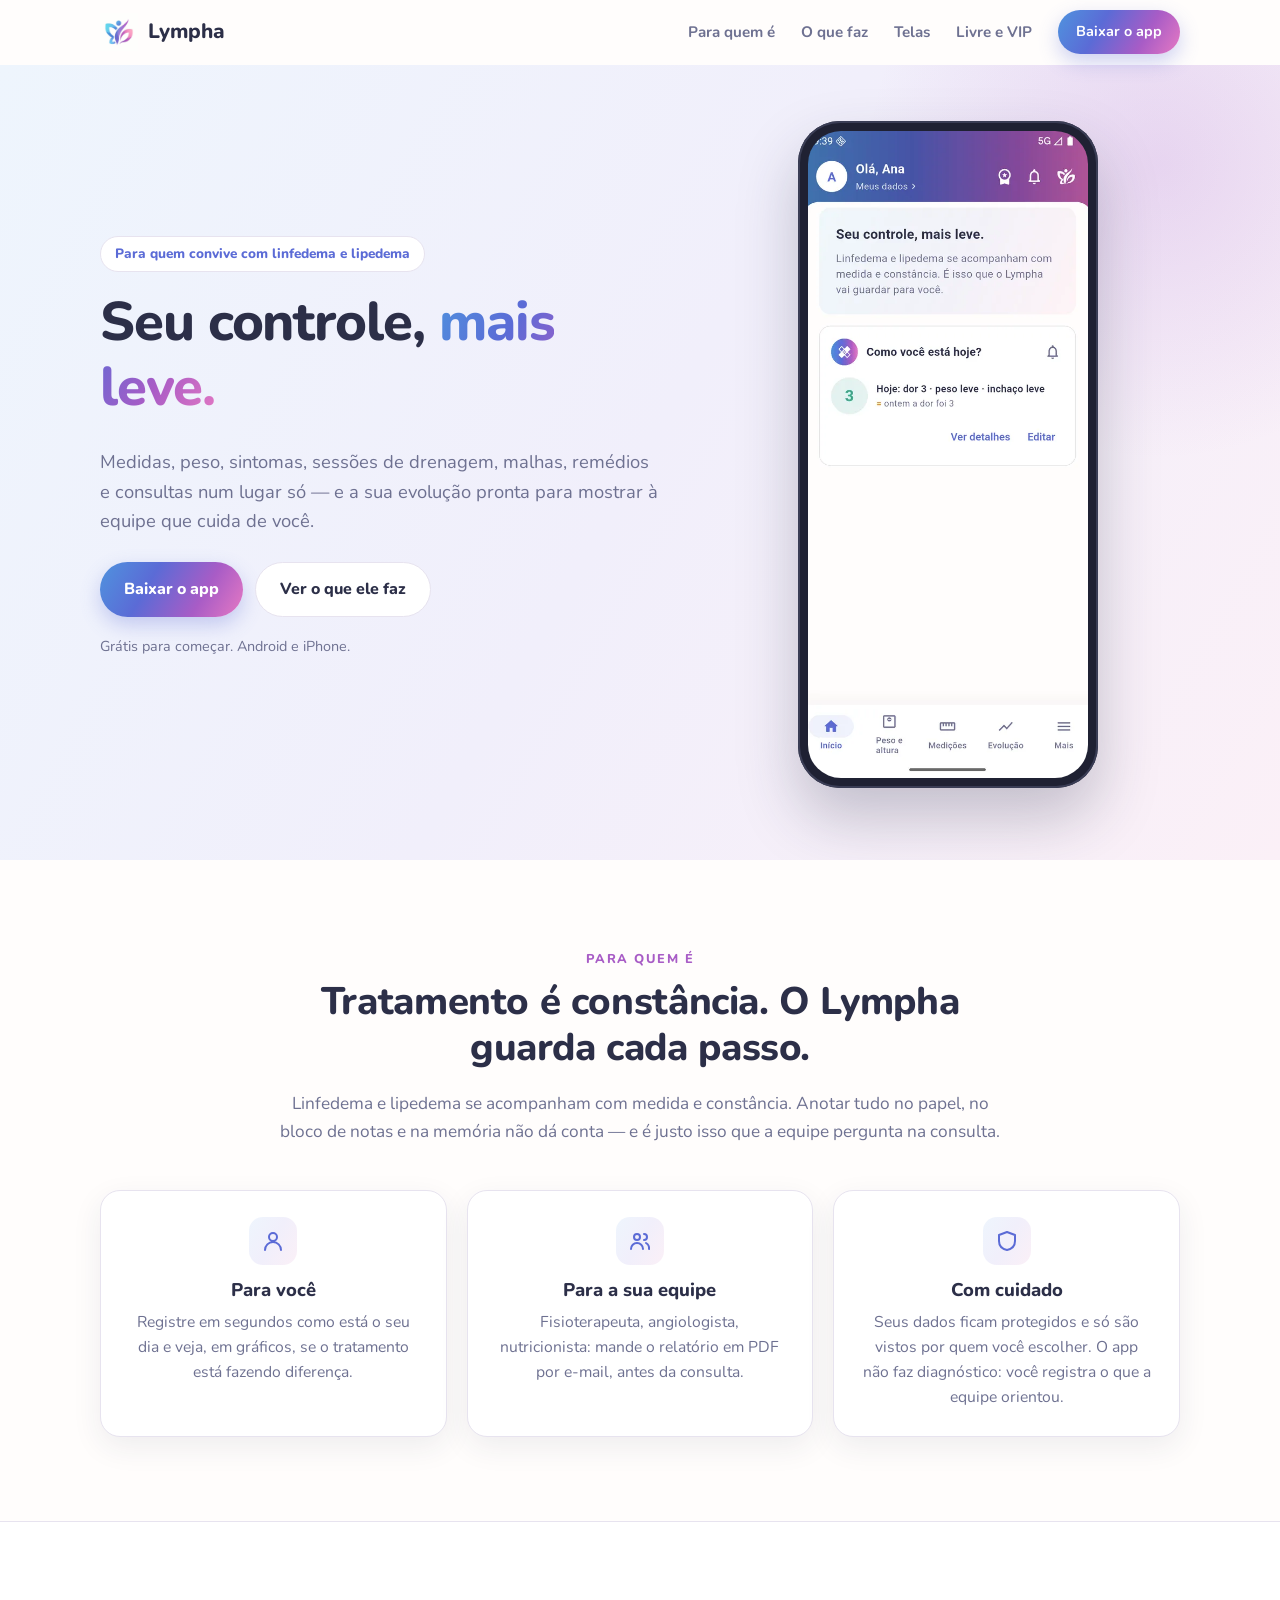
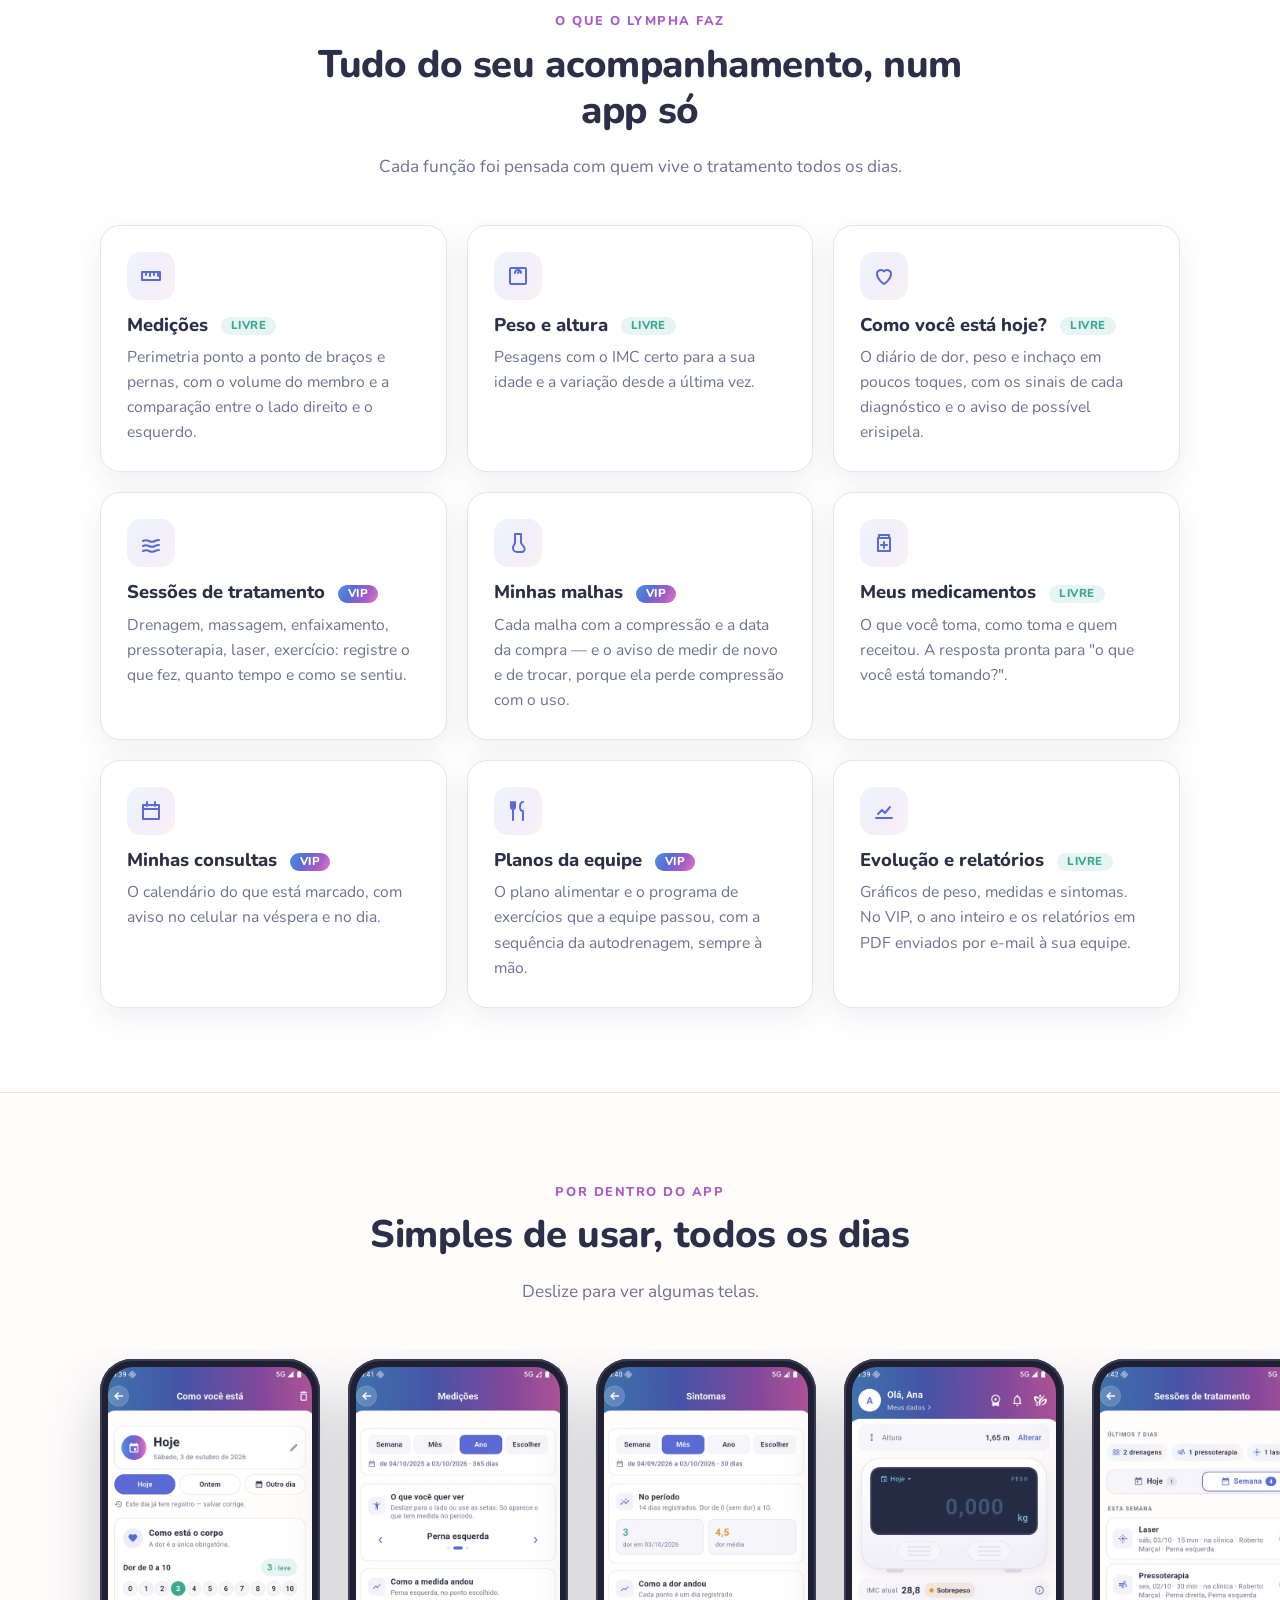
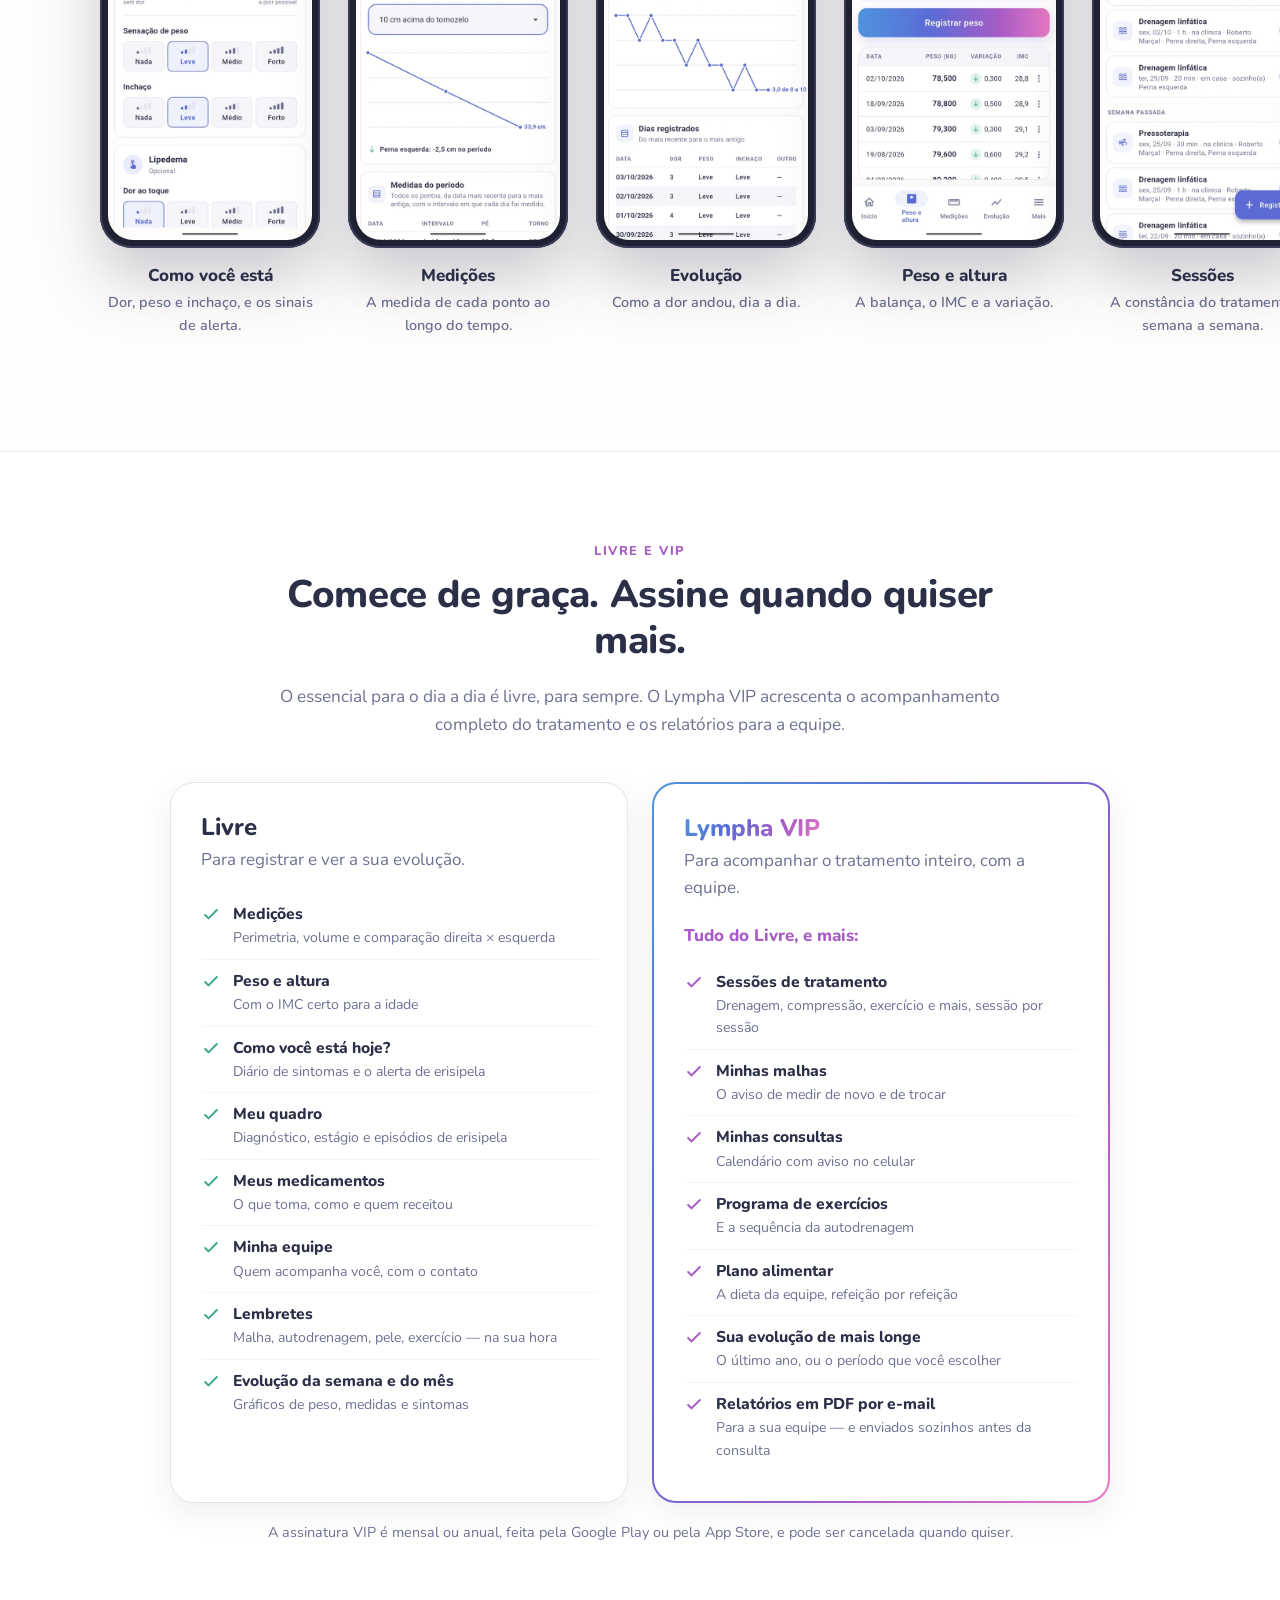
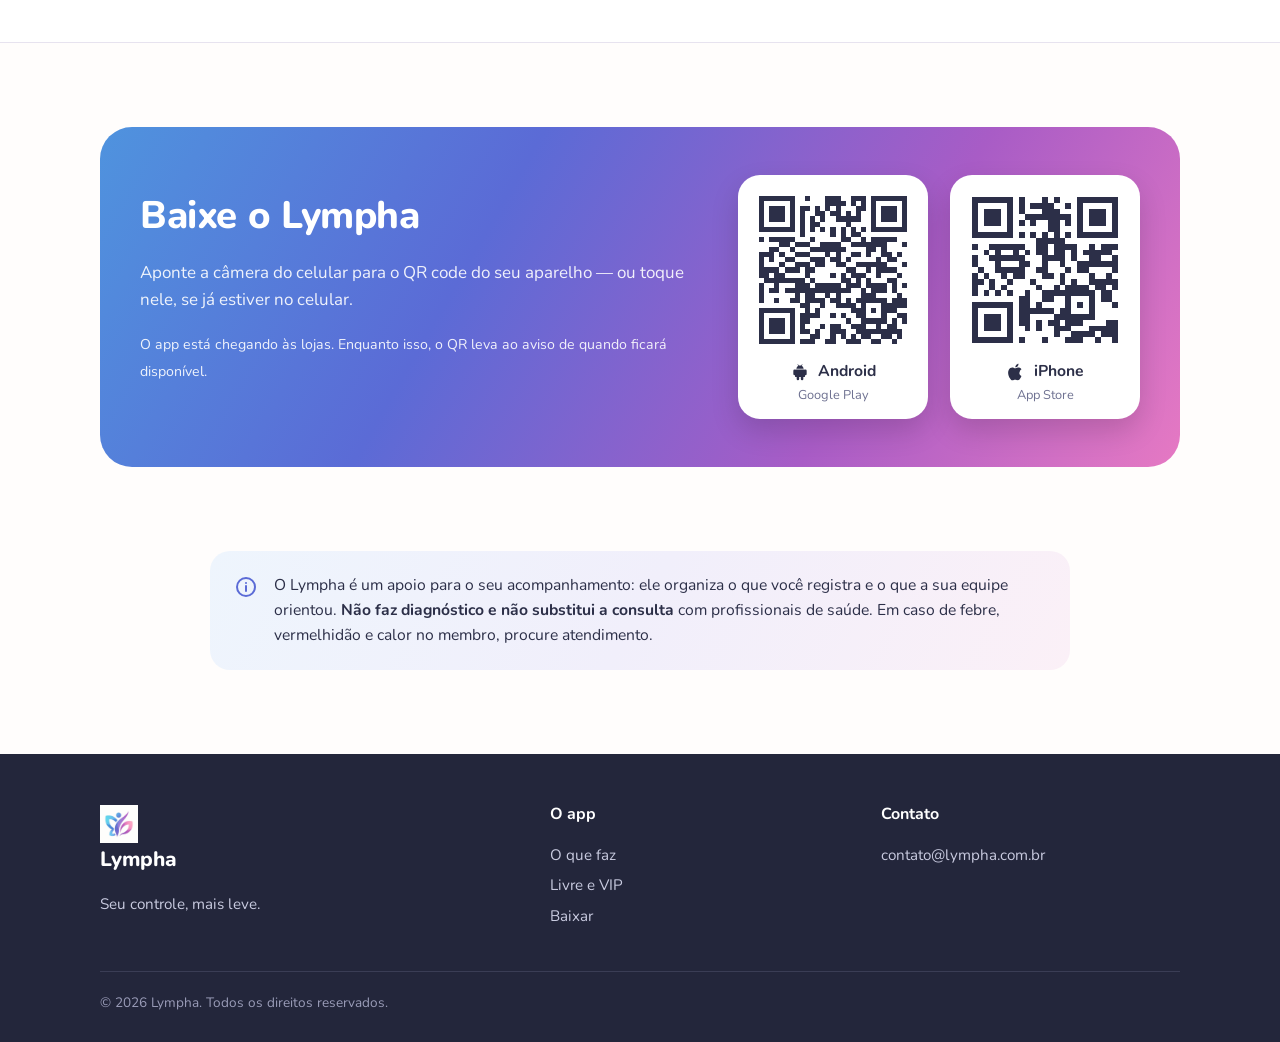
==== index.html @ 029617e7 "Site de apresentação do Lympha Página única com as funções, os prints do app, a comparação Livre × V" ====
<!doctype html>
<html lang="pt-BR">
<head>
  <meta charset="utf-8">
  <meta name="viewport" content="width=device-width, initial-scale=1">
  <title>Lympha — seu controle do linfedema e do lipedema, mais leve</title>
  <meta name="description" content="Lympha é o app para quem convive com linfedema ou lipedema: medidas, peso, sintomas, sessões, malhas, medicamentos e consultas num lugar só, com relatórios para a sua equipe.">
  <meta name="theme-color" content="#5b6bd6">
  <link rel="icon" type="image/png" sizes="32x32" href="assets/img/favicon-32.png">
  <link rel="apple-touch-icon" href="assets/img/apple-touch-icon.png">
  <meta property="og:title" content="Lympha — seu controle, mais leve">
  <meta property="og:description" content="O app para acompanhar o linfedema e o lipedema: medidas, sintomas, tratamento e relatórios para a sua equipe.">
  <meta property="og:image" content="https://lympha.com.br/assets/img/logo.png">
  <meta property="og:url" content="https://lympha.com.br/">
  <meta property="og:type" content="website">
  <meta property="og:locale" content="pt_BR">
  <link rel="preconnect" href="https://fonts.googleapis.com">
  <link rel="preconnect" href="https://fonts.gstatic.com" crossorigin>
  <link href="https://fonts.googleapis.com/css2?family=Nunito:wght@400;600;700;800&display=swap" rel="stylesheet">
  <link rel="stylesheet" href="assets/css/estilo.css">
</head>
<body>

  <!-- Os ícones, desenhados uma vez e usados com <use>. -->
  <svg width="0" height="0" style="position:absolute" aria-hidden="true">
    <defs>
      <symbol id="i-regua" viewBox="0 0 24 24"><path fill="none" stroke="currentColor" stroke-width="2" stroke-linecap="round" stroke-linejoin="round" d="M3 8h18v8H3zM7 8v3M11 8v4M15 8v3M19 8v4"/></symbol>
      <symbol id="i-balanca" viewBox="0 0 24 24"><path fill="none" stroke="currentColor" stroke-width="2" stroke-linecap="round" stroke-linejoin="round" d="M5 4h14a1 1 0 0 1 1 1v14a1 1 0 0 1-1 1H5a1 1 0 0 1-1-1V5a1 1 0 0 1 1-1zM9 9a3 3 0 0 1 6 0M12 9l1.5-2"/></symbol>
      <symbol id="i-coracao" viewBox="0 0 24 24"><path fill="none" stroke="currentColor" stroke-width="2" stroke-linecap="round" stroke-linejoin="round" d="M12 20s-7-4.4-7-10a4 4 0 0 1 7-2.6A4 4 0 0 1 19 10c0 5.6-7 10-7 10z"/></symbol>
      <symbol id="i-alerta" viewBox="0 0 24 24"><path fill="none" stroke="currentColor" stroke-width="2" stroke-linecap="round" stroke-linejoin="round" d="M12 3 2 20h20L12 3zM12 10v4M12 17h.01"/></symbol>
      <symbol id="i-maos" viewBox="0 0 24 24"><path fill="none" stroke="currentColor" stroke-width="2" stroke-linecap="round" stroke-linejoin="round" d="M4 15c2-1 4-1 6 0s4 1 6 0 4-1 4-1M4 10c2-1 4-1 6 0s4 1 6 0 4-1 4-1M4 20c2-1 4-1 6 0s4 1 6 0 4-1 4-1"/></symbol>
      <symbol id="i-meia" viewBox="0 0 24 24"><path fill="none" stroke="currentColor" stroke-width="2" stroke-linecap="round" stroke-linejoin="round" d="M9 3h6v9l3 4a3 3 0 0 1-2.4 5H11a4 4 0 0 1-4-4v-1l2-4z"/></symbol>
      <symbol id="i-remedio" viewBox="0 0 24 24"><path fill="none" stroke="currentColor" stroke-width="2" stroke-linecap="round" stroke-linejoin="round" d="M7 4h10v3H7zM6 7h12v13H6zM12 11v6M9 14h6"/></symbol>
      <symbol id="i-calendario" viewBox="0 0 24 24"><path fill="none" stroke="currentColor" stroke-width="2" stroke-linecap="round" stroke-linejoin="round" d="M4 6h16v14H4zM4 10h16M8 3v4M16 3v4"/></symbol>
      <symbol id="i-grafico" viewBox="0 0 24 24"><path fill="none" stroke="currentColor" stroke-width="2" stroke-linecap="round" stroke-linejoin="round" d="M4 19h16M6 15l4-4 3 3 5-6"/></symbol>
      <symbol id="i-email" viewBox="0 0 24 24"><path fill="none" stroke="currentColor" stroke-width="2" stroke-linecap="round" stroke-linejoin="round" d="M3 6h18v12H3zM3 7l9 6 9-6"/></symbol>
      <symbol id="i-sino" viewBox="0 0 24 24"><path fill="none" stroke="currentColor" stroke-width="2" stroke-linecap="round" stroke-linejoin="round" d="M6 16V11a6 6 0 0 1 12 0v5l2 2H4zM10 20a2 2 0 0 0 4 0"/></symbol>
      <symbol id="i-prato" viewBox="0 0 24 24"><path fill="none" stroke="currentColor" stroke-width="2" stroke-linecap="round" stroke-linejoin="round" d="M7 3v8M5 3v5a2 2 0 0 0 4 0V3M7 11v10M17 3c-2 0-3 2-3 5s1 4 3 4v9"/></symbol>
      <symbol id="i-pessoa" viewBox="0 0 24 24"><path fill="none" stroke="currentColor" stroke-width="2" stroke-linecap="round" stroke-linejoin="round" d="M12 12a4 4 0 1 0 0-8 4 4 0 0 0 0 8zM4 21a8 8 0 0 1 16 0"/></symbol>
      <symbol id="i-equipe" viewBox="0 0 24 24"><path fill="none" stroke="currentColor" stroke-width="2" stroke-linecap="round" stroke-linejoin="round" d="M9 11a3 3 0 1 0 0-6 3 3 0 0 0 0 6zM3 20a6 6 0 0 1 12 0M16 5a3 3 0 0 1 0 6M18 14a6 6 0 0 1 3 6"/></symbol>
      <symbol id="i-escudo" viewBox="0 0 24 24"><path fill="none" stroke="currentColor" stroke-width="2" stroke-linecap="round" stroke-linejoin="round" d="M12 3 4 6v6c0 5 3.5 8 8 9 4.5-1 8-4 8-9V6l-8-3z"/></symbol>
      <symbol id="i-visto" viewBox="0 0 24 24"><path fill="none" stroke="currentColor" stroke-width="2.4" stroke-linecap="round" stroke-linejoin="round" d="m5 12 4 4 10-10"/></symbol>
      <symbol id="i-info" viewBox="0 0 24 24"><path fill="none" stroke="currentColor" stroke-width="2" stroke-linecap="round" stroke-linejoin="round" d="M12 21a9 9 0 1 0 0-18 9 9 0 0 0 0 18zM12 11v5M12 8h.01"/></symbol>
      <symbol id="i-android" viewBox="0 0 24 24"><path fill="currentColor" d="M7 9h10a1 1 0 0 1 1 1v7a1 1 0 0 1-1 1h-1v2.5a1.5 1.5 0 0 1-3 0V18h-2v2.5a1.5 1.5 0 0 1-3 0V18H7a1 1 0 0 1-1-1v-7a1 1 0 0 1 1-1zm-3 1.5a1.5 1.5 0 0 1 3 0v4a1.5 1.5 0 0 1-3 0zm13 0a1.5 1.5 0 0 1 3 0v4a1.5 1.5 0 0 1-3 0zM7.6 8a4.6 4.6 0 0 1 2.3-3.4l-.8-1.3a.4.4 0 0 1 .7-.4l.8 1.4a5 5 0 0 1 2.8 0l.8-1.4a.4.4 0 0 1 .7.4l-.8 1.3A4.6 4.6 0 0 1 16.4 8z"/></symbol>
      <symbol id="i-apple" viewBox="0 0 24 24"><path fill="currentColor" d="M16.4 12.6c0-2.6 2.1-3.8 2.2-3.9-1.2-1.8-3.1-2-3.7-2-1.6-.2-3.1.9-3.9.9-.8 0-2-.9-3.4-.9-1.7 0-3.3 1-4.2 2.6-1.8 3.1-.5 7.7 1.3 10.2.8 1.2 1.8 2.6 3.1 2.5 1.2 0 1.7-.8 3.2-.8s1.9.8 3.2.8c1.3 0 2.2-1.2 3-2.4.9-1.4 1.3-2.7 1.3-2.8-.1 0-2.6-1-2.6-4.2zM14 5c.7-.8 1.1-1.9 1-3-1 0-2.1.7-2.8 1.5-.6.7-1.2 1.8-1 2.9 1 .1 2.1-.6 2.8-1.4z"/></symbol>
      <symbol id="i-menu" viewBox="0 0 24 24"><path fill="none" stroke="currentColor" stroke-width="2" stroke-linecap="round" d="M4 7h16M4 12h16M4 17h16"/></symbol>
    </defs>
  </svg>

  <header class="topo" id="topo">
    <div class="container">
      <a class="marca" href="#inicio"><img src="assets/img/icone-192.png" alt="" width="38" height="38">Lympha</a>
      <button class="abrir-menu" aria-label="Abrir o menu" aria-expanded="false" aria-controls="menu">
        <svg width="26" height="26"><use href="#i-menu"/></svg>
      </button>
      <nav class="menu" id="menu" aria-label="Navegação principal">
        <a href="#para-quem">Para quem é</a>
        <a href="#funcoes">O que faz</a>
        <a href="#telas">Telas</a>
        <a href="#planos">Livre e VIP</a>
        <a class="botao botao-principal" href="#baixar">Baixar o app</a>
      </nav>
    </div>
  </header>

  <main id="inicio">

    <!-- Abertura -->
    <section class="abertura">
      <div class="container">
        <div>
          <span class="selo-topo">Para quem convive com linfedema e lipedema</span>
          <h1>Seu controle, <span class="destaque">mais leve.</span></h1>
          <p class="resumo">
            Medidas, peso, sintomas, sessões de drenagem, malhas, remédios e
            consultas num lugar só — e a sua evolução pronta para mostrar à
            equipe que cuida de você.
          </p>
          <div class="acoes">
            <a class="botao botao-principal" href="#baixar">Baixar o app</a>
            <a class="botao botao-secundario" href="#funcoes">Ver o que ele faz</a>
          </div>
          <p class="observacao">Grátis para começar. Android e iPhone.</p>
        </div>
        <div class="celular">
          <img src="assets/img/prints/inicio.webp" alt="Tela de início do Lympha, com a pergunta do dia: como você está hoje?" width="1080" height="2400">
        </div>
      </div>
    </section>

    <!-- Para quem é -->
    <section class="secao" id="para-quem">
      <div class="container">
        <div class="cabeca">
          <span class="rotulo">Para quem é</span>
          <h2>Tratamento é constância. O Lympha guarda cada passo.</h2>
          <p>
            Linfedema e lipedema se acompanham com medida e constância. Anotar
            tudo no papel, no bloco de notas e na memória não dá conta — e é
            justo isso que a equipe pergunta na consulta.
          </p>
        </div>
        <div class="publico">
          <div class="cartao">
            <span class="icone"><svg><use href="#i-pessoa"/></svg></span>
            <h3>Para você</h3>
            <p>Registre em segundos como está o seu dia e veja, em gráficos, se o tratamento está fazendo diferença.</p>
          </div>
          <div class="cartao">
            <span class="icone"><svg><use href="#i-equipe"/></svg></span>
            <h3>Para a sua equipe</h3>
            <p>Fisioterapeuta, angiologista, nutricionista: mande o relatório em PDF por e-mail, antes da consulta.</p>
          </div>
          <div class="cartao">
            <span class="icone"><svg><use href="#i-escudo"/></svg></span>
            <h3>Com cuidado</h3>
            <p>Seus dados ficam protegidos e só são vistos por quem você escolher. O app não faz diagnóstico: você registra o que a equipe orientou.</p>
          </div>
        </div>
      </div>
    </section>

    <!-- Funções -->
    <section class="secao alternada" id="funcoes">
      <div class="container">
        <div class="cabeca">
          <span class="rotulo">O que o Lympha faz</span>
          <h2>Tudo do seu acompanhamento, num app só</h2>
          <p>Cada função foi pensada com quem vive o tratamento todos os dias.</p>
        </div>
        <div class="grade">
          <div class="cartao">
            <span class="icone"><svg><use href="#i-regua"/></svg></span>
            <h3>Medições <span class="etiqueta livre">LIVRE</span></h3>
            <p>Perimetria ponto a ponto de braços e pernas, com o volume do membro e a comparação entre o lado direito e o esquerdo.</p>
          </div>
          <div class="cartao">
            <span class="icone"><svg><use href="#i-balanca"/></svg></span>
            <h3>Peso e altura <span class="etiqueta livre">LIVRE</span></h3>
            <p>Pesagens com o IMC certo para a sua idade e a variação desde a última vez.</p>
          </div>
          <div class="cartao">
            <span class="icone"><svg><use href="#i-coracao"/></svg></span>
            <h3>Como você está hoje? <span class="etiqueta livre">LIVRE</span></h3>
            <p>O diário de dor, peso e inchaço em poucos toques, com os sinais de cada diagnóstico e o aviso de possível erisipela.</p>
          </div>
          <div class="cartao">
            <span class="icone"><svg><use href="#i-maos"/></svg></span>
            <h3>Sessões de tratamento <span class="etiqueta vip">VIP</span></h3>
            <p>Drenagem, massagem, enfaixamento, pressoterapia, laser, exercício: registre o que fez, quanto tempo e como se sentiu.</p>
          </div>
          <div class="cartao">
            <span class="icone"><svg><use href="#i-meia"/></svg></span>
            <h3>Minhas malhas <span class="etiqueta vip">VIP</span></h3>
            <p>Cada malha com a compressão e a data da compra — e o aviso de medir de novo e de trocar, porque ela perde compressão com o uso.</p>
          </div>
          <div class="cartao">
            <span class="icone"><svg><use href="#i-remedio"/></svg></span>
            <h3>Meus medicamentos <span class="etiqueta livre">LIVRE</span></h3>
            <p>O que você toma, como toma e quem receitou. A resposta pronta para "o que você está tomando?".</p>
          </div>
          <div class="cartao">
            <span class="icone"><svg><use href="#i-calendario"/></svg></span>
            <h3>Minhas consultas <span class="etiqueta vip">VIP</span></h3>
            <p>O calendário do que está marcado, com aviso no celular na véspera e no dia.</p>
          </div>
          <div class="cartao">
            <span class="icone"><svg><use href="#i-prato"/></svg></span>
            <h3>Planos da equipe <span class="etiqueta vip">VIP</span></h3>
            <p>O plano alimentar e o programa de exercícios que a equipe passou, com a sequência da autodrenagem, sempre à mão.</p>
          </div>
          <div class="cartao">
            <span class="icone"><svg><use href="#i-grafico"/></svg></span>
            <h3>Evolução e relatórios <span class="etiqueta livre">LIVRE</span></h3>
            <p>Gráficos de peso, medidas e sintomas. No VIP, o ano inteiro e os relatórios em PDF enviados por e-mail à sua equipe.</p>
          </div>
        </div>
      </div>
    </section>

    <!-- Telas -->
    <section class="secao" id="telas">
      <div class="container">
        <div class="cabeca">
          <span class="rotulo">Por dentro do app</span>
          <h2>Simples de usar, todos os dias</h2>
          <p>Deslize para ver algumas telas.</p>
        </div>
      </div>
      <div class="telas">
        <figure>
          <div class="celular pequeno"><img src="assets/img/prints/sintomas.webp" alt="Diário de sintomas" loading="lazy" width="1080" height="2400"></div>
          <figcaption>Como você está<span>Dor, peso e inchaço, e os sinais de alerta.</span></figcaption>
        </figure>
        <figure>
          <div class="celular pequeno"><img src="assets/img/prints/medicoes.webp" alt="Gráfico da medida da perna ao longo do ano" loading="lazy" width="1080" height="2400"></div>
          <figcaption>Medições<span>A medida de cada ponto ao longo do tempo.</span></figcaption>
        </figure>
        <figure>
          <div class="celular pequeno"><img src="assets/img/prints/evolucao.webp" alt="Gráfico de como a dor andou no mês" loading="lazy" width="1080" height="2400"></div>
          <figcaption>Evolução<span>Como a dor andou, dia a dia.</span></figcaption>
        </figure>
        <figure>
          <div class="celular pequeno"><img src="assets/img/prints/peso.webp" alt="Peso e IMC" loading="lazy" width="1080" height="2400"></div>
          <figcaption>Peso e altura<span>A balança, o IMC e a variação.</span></figcaption>
        </figure>
        <figure>
          <div class="celular pequeno"><img src="assets/img/prints/sessoes.webp" alt="Sessões de tratamento" loading="lazy" width="1080" height="2400"></div>
          <figcaption>Sessões<span>A constância do tratamento, semana a semana.</span></figcaption>
        </figure>
        <figure>
          <div class="celular pequeno"><img src="assets/img/prints/malhas.webp" alt="Minhas malhas" loading="lazy" width="1080" height="2400"></div>
          <figcaption>Malhas<span>Quando medir de novo e quando trocar.</span></figcaption>
        </figure>
        <figure>
          <div class="celular pequeno"><img src="assets/img/prints/medicamentos.webp" alt="Meus medicamentos" loading="lazy" width="1080" height="2400"></div>
          <figcaption>Medicamentos<span>O que toma, como e quem receitou.</span></figcaption>
        </figure>
      </div>
    </section>

    <!-- Livre e VIP -->
    <section class="secao alternada" id="planos">
      <div class="container">
        <div class="cabeca">
          <span class="rotulo">Livre e VIP</span>
          <h2>Comece de graça. Assine quando quiser mais.</h2>
          <p>O essencial para o dia a dia é livre, para sempre. O Lympha VIP acrescenta o acompanhamento completo do tratamento e os relatórios para a equipe.</p>
        </div>
        <div class="planos">
          <div class="plano">
            <h3>Livre</h3>
            <p class="sub">Para registrar e ver a sua evolução.</p>
            <ul>
              <li><svg><use href="#i-visto"/></svg><div><b>Medições</b><small>Perimetria, volume e comparação direita × esquerda</small></div></li>
              <li><svg><use href="#i-visto"/></svg><div><b>Peso e altura</b><small>Com o IMC certo para a idade</small></div></li>
              <li><svg><use href="#i-visto"/></svg><div><b>Como você está hoje?</b><small>Diário de sintomas e o alerta de erisipela</small></div></li>
              <li><svg><use href="#i-visto"/></svg><div><b>Meu quadro</b><small>Diagnóstico, estágio e episódios de erisipela</small></div></li>
              <li><svg><use href="#i-visto"/></svg><div><b>Meus medicamentos</b><small>O que toma, como e quem receitou</small></div></li>
              <li><svg><use href="#i-visto"/></svg><div><b>Minha equipe</b><small>Quem acompanha você, com o contato</small></div></li>
              <li><svg><use href="#i-visto"/></svg><div><b>Lembretes</b><small>Malha, autodrenagem, pele, exercício — na sua hora</small></div></li>
              <li><svg><use href="#i-visto"/></svg><div><b>Evolução da semana e do mês</b><small>Gráficos de peso, medidas e sintomas</small></div></li>
            </ul>
          </div>
          <div class="plano vip">
            <h3><span class="destaque">Lympha VIP</span></h3>
            <p class="sub">Para acompanhar o tratamento inteiro, com a equipe.</p>
            <p class="mais">Tudo do Livre, e mais:</p>
            <ul>
              <li><svg><use href="#i-visto"/></svg><div><b>Sessões de tratamento</b><small>Drenagem, compressão, exercício e mais, sessão por sessão</small></div></li>
              <li><svg><use href="#i-visto"/></svg><div><b>Minhas malhas</b><small>O aviso de medir de novo e de trocar</small></div></li>
              <li><svg><use href="#i-visto"/></svg><div><b>Minhas consultas</b><small>Calendário com aviso no celular</small></div></li>
              <li><svg><use href="#i-visto"/></svg><div><b>Programa de exercícios</b><small>E a sequência da autodrenagem</small></div></li>
              <li><svg><use href="#i-visto"/></svg><div><b>Plano alimentar</b><small>A dieta da equipe, refeição por refeição</small></div></li>
              <li><svg><use href="#i-visto"/></svg><div><b>Sua evolução de mais longe</b><small>O último ano, ou o período que você escolher</small></div></li>
              <li><svg><use href="#i-visto"/></svg><div><b>Relatórios em PDF por e-mail</b><small>Para a sua equipe — e enviados sozinhos antes da consulta</small></div></li>
            </ul>
          </div>
        </div>
        <p class="observacao" style="text-align:center">A assinatura VIP é mensal ou anual, feita pela Google Play ou pela App Store, e pode ser cancelada quando quiser.</p>
      </div>
    </section>

    <!-- Baixar -->
    <section class="secao" id="baixar">
      <div class="container">
        <div class="baixar">
          <div>
            <h2>Baixe o Lympha</h2>
            <p>Aponte a câmera do celular para o QR code do seu aparelho — ou toque nele, se já estiver no celular.</p>
            <p><small>O app está chegando às lojas. Enquanto isso, o QR leva ao aviso de quando ficará disponível.</small></p>
          </div>
          <div class="qrs">
            <a class="qr" href="android/">
              <img src="assets/img/qr-android.svg" alt="QR code para baixar o Lympha no Android" width="158" height="158">
              <strong><svg><use href="#i-android"/></svg>Android</strong>
              <small>Google Play</small>
            </a>
            <a class="qr" href="ios/">
              <img src="assets/img/qr-ios.svg" alt="QR code para baixar o Lympha no iPhone" width="158" height="158">
              <strong><svg><use href="#i-apple"/></svg>iPhone</strong>
              <small>App Store</small>
            </a>
          </div>
        </div>
      </div>
    </section>

    <section class="secao" style="padding-top:0">
      <div class="container">
        <div class="aviso">
          <svg><use href="#i-info"/></svg>
          <div>O Lympha é um apoio para o seu acompanhamento: ele organiza o que você registra e o que a sua equipe orientou. <b>Não faz diagnóstico e não substitui a consulta</b> com profissionais de saúde. Em caso de febre, vermelhidão e calor no membro, procure atendimento.</div>
        </div>
      </div>
    </section>

  </main>

  <footer class="rodape">
    <div class="container">
      <div>
        <a class="marca" href="#inicio"><img src="assets/img/icone-192.png" alt="" width="38" height="38">Lympha</a>
        <p style="margin-top:12px">Seu controle, mais leve.</p>
      </div>
      <div>
        <h4>O app</h4>
        <a href="#funcoes">O que faz</a>
        <a href="#planos">Livre e VIP</a>
        <a href="#baixar">Baixar</a>
      </div>
      <div>
        <h4>Contato</h4>
        <a href="mailto:contato@lympha.com.br">contato@lympha.com.br</a>
      </div>
      <div class="fim">© <span id="ano">2026</span> Lympha. Todos os direitos reservados.</div>
    </div>
  </footer>

  <script src="assets/js/site.js" defer></script>
</body>
</html>
---- assets/css/estilo.css ----
/* Lympha — site de apresentação.
   As cores são as do app (core/theme/app_colors.dart), para o site e o app
   parecerem a mesma coisa. Feito para o celular primeiro: é de lá que a
   maioria vai chegar, pelo QR code. */

:root {
  --fundo: #fffdfc;
  --superficie: #ffffff;
  --campo: #f6f4fa;
  --borda: #e7e3ef;
  --texto: #2c2f48;
  --texto-suave: #6e7191;
  --indigo: #5b6bd6;
  --roxo: #a85cc6;
  --magenta: #e679c3;
  --azul: #4f93de;
  --azul-claro: #63ccf0;
  --sucesso: #3ba88f;
  --atencao: #e8912d;
  --marca: linear-gradient(120deg, #4f93de 0%, #5b6bd6 35%, #a85cc6 70%, #e679c3 100%);
  --marca-suave: linear-gradient(120deg, #eef5fd 0%, #f1effb 50%, #fbf0f7 100%);
  --raio: 20px;
  --sombra: 0 10px 30px rgba(44, 47, 72, 0.08);
  --largura: 1120px;
}

* { box-sizing: border-box; }

html { scroll-behavior: smooth; scroll-padding-top: 76px; }

body {
  margin: 0;
  background: var(--fundo);
  color: var(--texto);
  font-family: "Nunito", system-ui, -apple-system, "Segoe UI", Roboto, sans-serif;
  font-size: 17px;
  line-height: 1.6;
  -webkit-font-smoothing: antialiased;
}

img { max-width: 100%; display: block; }
a { color: var(--indigo); }

h1, h2, h3 { line-height: 1.2; margin: 0 0 .5em; font-weight: 800; }
h1 { font-size: clamp(2.1rem, 6vw, 3.4rem); letter-spacing: -0.02em; }
h2 { font-size: clamp(1.7rem, 4.5vw, 2.4rem); letter-spacing: -0.01em; }
h3 { font-size: 1.15rem; }
p { margin: 0 0 1em; }

.container { width: 100%; max-width: var(--largura); margin: 0 auto; padding: 0 20px; }

.destaque {
  background: var(--marca);
  -webkit-background-clip: text;
  background-clip: text;
  color: transparent;
}

/* ---------- Topo ---------- */

.topo {
  position: sticky;
  top: 0;
  z-index: 50;
  background: rgba(255, 253, 252, 0.88);
  backdrop-filter: saturate(160%) blur(12px);
  -webkit-backdrop-filter: saturate(160%) blur(12px);
  border-bottom: 1px solid transparent;
  transition: border-color .2s;
}
.topo.rolou { border-bottom-color: var(--borda); }

.topo .container {
  display: flex;
  align-items: center;
  justify-content: space-between;
  height: 64px;
  gap: 16px;
}

.marca {
  display: flex;
  align-items: center;
  gap: 10px;
  text-decoration: none;
  color: var(--texto);
  font-weight: 800;
  font-size: 1.3rem;
}
.marca img { width: 38px; height: 38px; }

.menu { display: flex; align-items: center; gap: 26px; }
.menu a {
  text-decoration: none;
  color: var(--texto-suave);
  font-weight: 700;
  font-size: .95rem;
}
.menu a:hover { color: var(--indigo); }

.botao {
  display: inline-flex;
  align-items: center;
  justify-content: center;
  gap: 10px;
  padding: 14px 24px;
  border-radius: 999px;
  font-weight: 800;
  font-size: 1rem;
  text-decoration: none;
  border: 0;
  cursor: pointer;
  transition: transform .15s, box-shadow .15s;
}
.botao:hover { transform: translateY(-1px); }
.botao-principal {
  background: var(--marca);
  color: #fff;
  box-shadow: 0 8px 20px rgba(91, 107, 214, 0.3);
}
.botao-secundario {
  background: var(--superficie);
  color: var(--texto);
  border: 1px solid var(--borda);
}
.menu .botao { padding: 10px 18px; font-size: .9rem; color: #fff; }

.abrir-menu {
  display: none;
  background: none;
  border: 0;
  padding: 8px;
  cursor: pointer;
  color: var(--texto);
}

@media (max-width: 860px) {
  .abrir-menu { display: block; }
  .menu {
    position: absolute;
    top: 64px;
    left: 0;
    right: 0;
    flex-direction: column;
    align-items: stretch;
    gap: 0;
    background: var(--superficie);
    border-bottom: 1px solid var(--borda);
    box-shadow: var(--sombra);
    padding: 8px 20px 18px;
    display: none;
  }
  .menu.aberto { display: flex; }
  .menu a { padding: 12px 0; font-size: 1.05rem; border-bottom: 1px solid var(--campo); }
  .menu .botao { margin-top: 12px; padding: 14px; border: 0; }
}

/* ---------- Abertura ---------- */

.abertura {
  position: relative;
  overflow: hidden;
  padding: 56px 0 72px;
  background: var(--marca-suave);
}
.abertura::before {
  content: "";
  position: absolute;
  width: 640px;
  height: 640px;
  right: -200px;
  top: -220px;
  border-radius: 50%;
  background: radial-gradient(circle, rgba(168, 92, 198, 0.18), transparent 65%);
}
.abertura .container {
  position: relative;
  display: grid;
  grid-template-columns: 1.1fr .9fr;
  align-items: center;
  gap: 48px;
}
.selo-topo {
  display: inline-flex;
  align-items: center;
  gap: 8px;
  padding: 6px 14px;
  border-radius: 999px;
  background: var(--superficie);
  border: 1px solid var(--borda);
  color: var(--indigo);
  font-weight: 800;
  font-size: .85rem;
  margin-bottom: 18px;
}
.abertura .resumo { font-size: 1.15rem; color: var(--texto-suave); max-width: 560px; }
.acoes { display: flex; flex-wrap: wrap; gap: 12px; margin-top: 26px; }
.observacao { margin-top: 18px; font-size: .9rem; color: var(--texto-suave); }

@media (max-width: 860px) {
  .abertura { padding: 36px 0 56px; }
  .abertura .container { grid-template-columns: 1fr; gap: 36px; text-align: center; }
  .abertura .resumo { margin: 0 auto; }
  .acoes { justify-content: center; }
}

/* ---------- Celular ---------- */

.celular {
  position: relative;
  width: min(300px, 74vw);
  margin: 0 auto;
  aspect-ratio: 1080 / 2400;
  border-radius: 42px;
  padding: 10px;
  background: #1f2133;
  box-shadow: 0 30px 60px rgba(44, 47, 72, 0.25), inset 0 0 0 2px #3a3d55;
}
.celular img, .celular .tela-vazia {
  width: 100%;
  height: 100%;
  object-fit: cover;
  border-radius: 33px;
  background: var(--campo);
}
.celular .tela-vazia {
  display: flex;
  align-items: center;
  justify-content: center;
  color: var(--texto-suave);
  font-size: .85rem;
  text-align: center;
  padding: 20px;
}
.celular.pequeno { width: 220px; border-radius: 32px; padding: 8px; }
.celular.pequeno img, .celular.pequeno .tela-vazia { border-radius: 25px; }

/* ---------- Seções ---------- */

.secao { padding: 84px 0; }
.secao.alternada { background: var(--superficie); border-top: 1px solid var(--borda); border-bottom: 1px solid var(--borda); }
.cabeca { max-width: 720px; margin: 0 auto 44px; text-align: center; }
.cabeca .rotulo {
  display: inline-block;
  font-size: .8rem;
  font-weight: 800;
  letter-spacing: .12em;
  text-transform: uppercase;
  color: var(--roxo);
  margin-bottom: 10px;
}
.cabeca p { color: var(--texto-suave); font-size: 1.08rem; }

@media (max-width: 860px) { .secao { padding: 60px 0; } }

/* Para quem é */
.publico {
  display: grid;
  grid-template-columns: repeat(3, 1fr);
  gap: 20px;
}
.publico .cartao { text-align: center; }
@media (max-width: 860px) { .publico { grid-template-columns: 1fr; } }

/* Cartões de função */
.grade {
  display: grid;
  grid-template-columns: repeat(3, 1fr);
  gap: 20px;
}
@media (max-width: 960px) { .grade { grid-template-columns: repeat(2, 1fr); } }
@media (max-width: 620px) { .grade { grid-template-columns: 1fr; } }

.cartao {
  background: var(--superficie);
  border: 1px solid var(--borda);
  border-radius: var(--raio);
  padding: 26px;
  box-shadow: var(--sombra);
}
.cartao p { color: var(--texto-suave); margin: 0; font-size: .98rem; }
.cartao h3 { margin-top: 14px; }
.icone {
  width: 48px;
  height: 48px;
  border-radius: 14px;
  display: inline-flex;
  align-items: center;
  justify-content: center;
  background: var(--marca-suave);
  color: var(--indigo);
}
.icone svg { width: 24px; height: 24px; }
.etiqueta {
  display: inline-block;
  margin-left: 8px;
  padding: 2px 10px;
  border-radius: 999px;
  font-size: .72rem;
  font-weight: 800;
  vertical-align: middle;
  letter-spacing: .04em;
}
.etiqueta.livre { background: #e6f5f1; color: var(--sucesso); }
.etiqueta.vip { background: var(--marca); color: #fff; }

/* Telas */
.telas {
  display: flex;
  gap: 28px;
  overflow-x: auto;
  /* Começa alinhada ao texto da página, e não colada na borda. */
  padding: 10px max(20px, calc((100vw - var(--largura)) / 2 + 20px)) 30px;
  scroll-snap-type: x mandatory;
  -webkit-overflow-scrolling: touch;
}
.telas figure { margin: 0; flex: 0 0 auto; scroll-snap-align: center; text-align: center; }
.telas figcaption { margin-top: 14px; font-weight: 800; }
.telas figcaption span { display: block; font-weight: 600; color: var(--texto-suave); font-size: .9rem; max-width: 220px; margin: 2px auto 0; }

/* Livre x VIP */
.planos {
  display: grid;
  grid-template-columns: 1fr 1fr;
  gap: 24px;
  max-width: 940px;
  margin: 0 auto;
}
@media (max-width: 760px) { .planos { grid-template-columns: 1fr; } }
.plano {
  border-radius: 24px;
  padding: 30px;
  background: var(--superficie);
  border: 1px solid var(--borda);
  box-shadow: var(--sombra);
}
.plano.vip {
  position: relative;
  border: 2px solid transparent;
  background: linear-gradient(var(--superficie), var(--superficie)) padding-box, var(--marca) border-box;
}
.plano h3 { font-size: 1.5rem; margin-bottom: 4px; }
.plano .sub { color: var(--texto-suave); margin-bottom: 20px; }
.plano ul { list-style: none; padding: 0; margin: 0; }
.plano li {
  display: flex;
  gap: 12px;
  padding: 9px 0;
  border-top: 1px solid var(--campo);
  font-size: .98rem;
}
.plano li:first-child { border-top: 0; }
.plano li svg { flex: 0 0 20px; width: 20px; height: 20px; margin-top: 3px; color: var(--sucesso); }
.plano.vip li svg { color: var(--roxo); }
.plano li b { font-weight: 800; }
.plano li small { display: block; color: var(--texto-suave); font-size: .88rem; }
.plano .mais { margin: 0 0 12px; font-weight: 800; color: var(--roxo); }

/* Baixar */
.baixar {
  background: var(--marca);
  color: #fff;
  border-radius: 32px;
  padding: 48px 40px;
  display: grid;
  grid-template-columns: 1fr auto;
  gap: 40px;
  align-items: center;
}
.baixar h2 { color: #fff; }
.baixar p { color: rgba(255, 255, 255, 0.9); }
.qrs { display: flex; gap: 22px; }
.qr {
  background: #fff;
  color: var(--texto);
  border-radius: 22px;
  padding: 16px 16px 14px;
  text-align: center;
  text-decoration: none;
  width: 190px;
  box-shadow: 0 12px 28px rgba(0, 0, 0, 0.15);
}
.qr img { width: 158px; height: 158px; margin: 0 auto 10px; }
.qr strong { display: flex; align-items: center; justify-content: center; gap: 8px; font-size: .98rem; }
.qr strong svg { width: 20px; height: 20px; }
.qr small { display: block; color: var(--texto-suave); font-size: .8rem; }
@media (max-width: 860px) {
  .baixar { grid-template-columns: 1fr; text-align: center; padding: 36px 22px; }
  .qrs { justify-content: center; gap: 12px; }
  .qr { width: 50%; max-width: 170px; padding: 12px 10px 10px; }
  .qr img { width: 100%; height: auto; max-width: 130px; }
}

/* Aviso */
.aviso {
  display: flex;
  gap: 16px;
  align-items: flex-start;
  max-width: 860px;
  margin: 0 auto;
  padding: 22px 24px;
  border-radius: var(--raio);
  background: var(--marca-suave);
  color: var(--texto);
  font-size: .98rem;
}
.aviso svg { flex: 0 0 24px; width: 24px; height: 24px; color: var(--indigo); margin-top: 2px; }

/* Rodapé */
.rodape {
  background: #23263b;
  color: #c9cbe0;
  padding: 48px 0 28px;
  font-size: .95rem;
}
.rodape .container { display: grid; grid-template-columns: 1.4fr 1fr 1fr; gap: 32px; }
.rodape .marca { color: #fff; }
.rodape h4 { color: #fff; margin: 0 0 12px; font-size: 1rem; }
.rodape a { color: #c9cbe0; text-decoration: none; display: block; padding: 3px 0; }
.rodape a:hover { color: #fff; }
.rodape .fim {
  grid-column: 1 / -1;
  border-top: 1px solid #3a3d55;
  padding-top: 20px;
  margin-top: 8px;
  font-size: .85rem;
  color: #9a9cb8;
}
@media (max-width: 760px) { .rodape .container { grid-template-columns: 1fr; } }

/* Página "em breve" */
.em-breve {
  min-height: 100vh;
  display: flex;
  align-items: center;
  justify-content: center;
  padding: 32px 20px;
  background: var(--marca-suave);
  text-align: center;
}
.em-breve .caixa {
  max-width: 520px;
  background: var(--superficie);
  border-radius: 28px;
  padding: 40px 30px;
  box-shadow: var(--sombra);
}
.em-breve img.logo { width: 180px; margin: 0 auto 20px; }
.em-breve .loja {
  display: inline-flex;
  align-items: center;
  gap: 8px;
  padding: 6px 14px;
  border-radius: 999px;
  background: var(--campo);
  color: var(--indigo);
  font-weight: 800;
  font-size: .85rem;
  margin-bottom: 16px;
}
.em-breve p { color: var(--texto-suave); }
.em-breve .acoes { justify-content: center; }

@media (prefers-reduced-motion: reduce) {
  html { scroll-behavior: auto; }
  .botao { transition: none; }
}
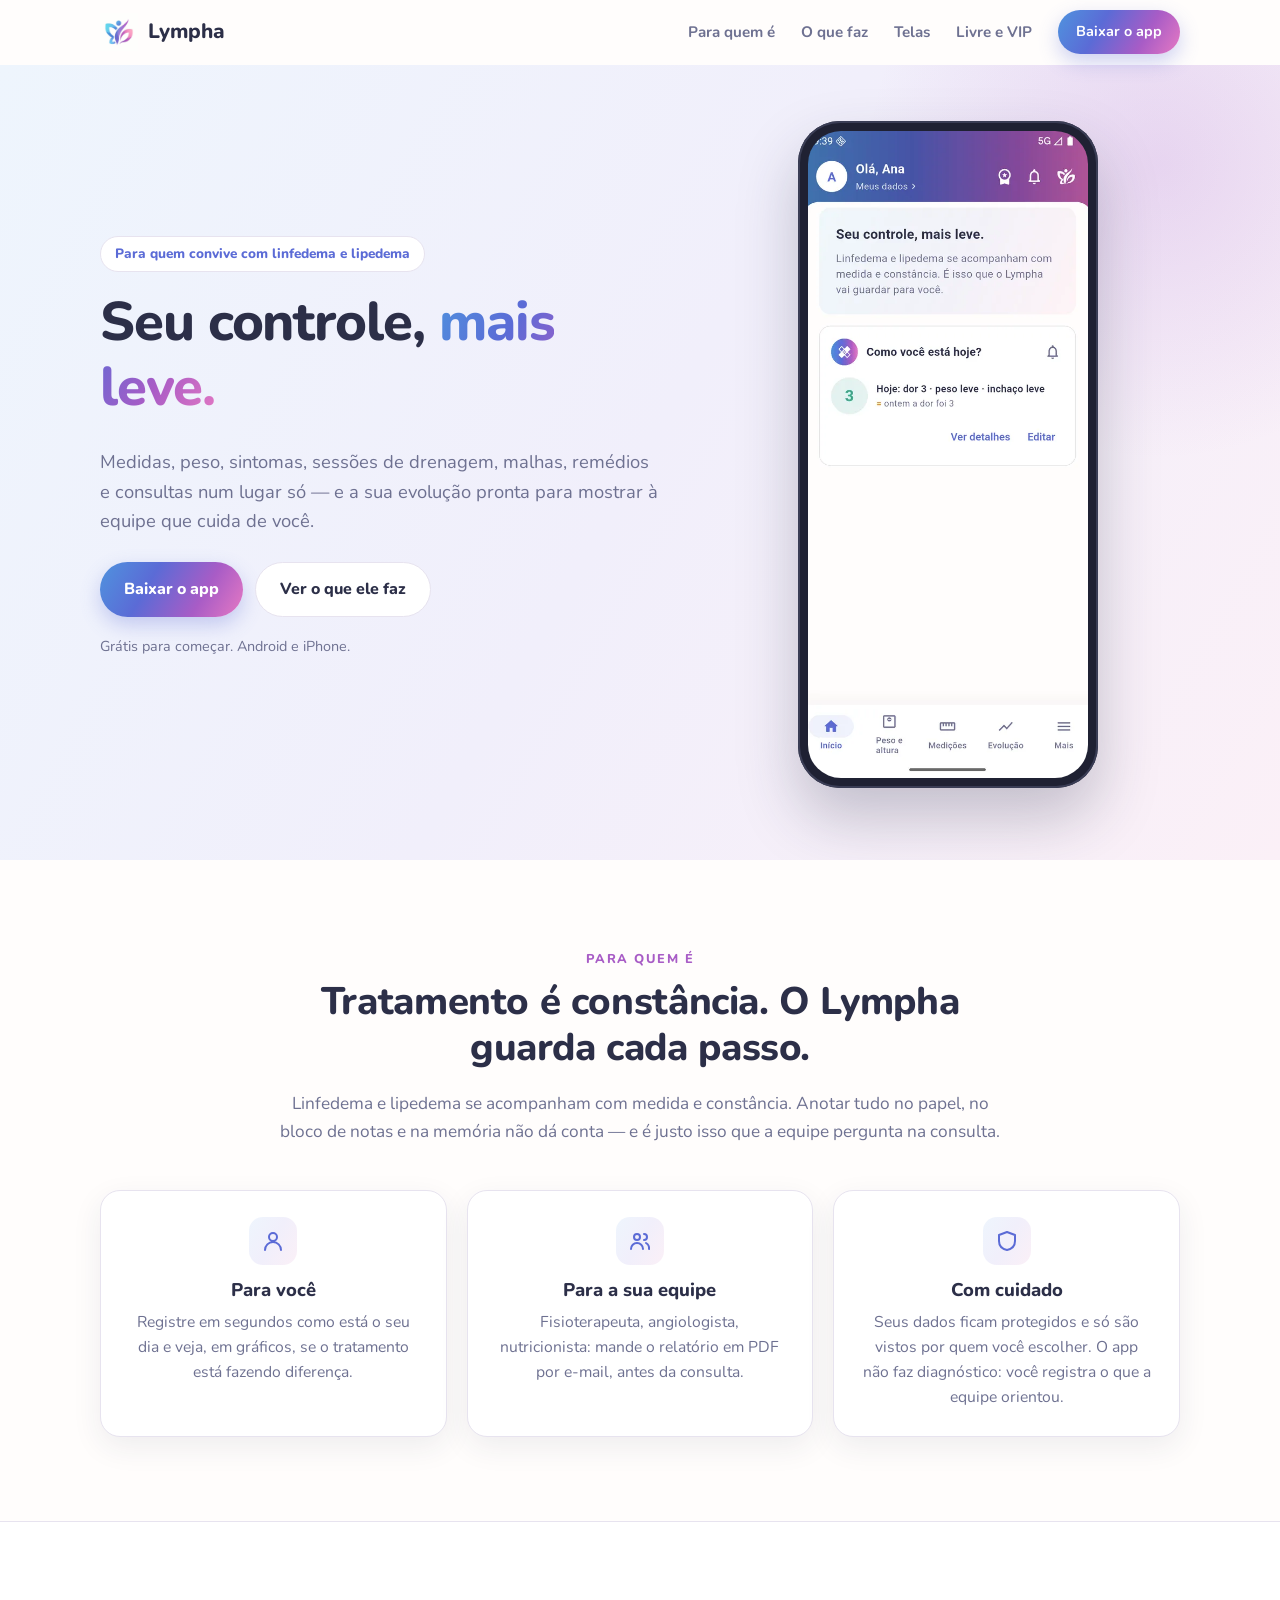
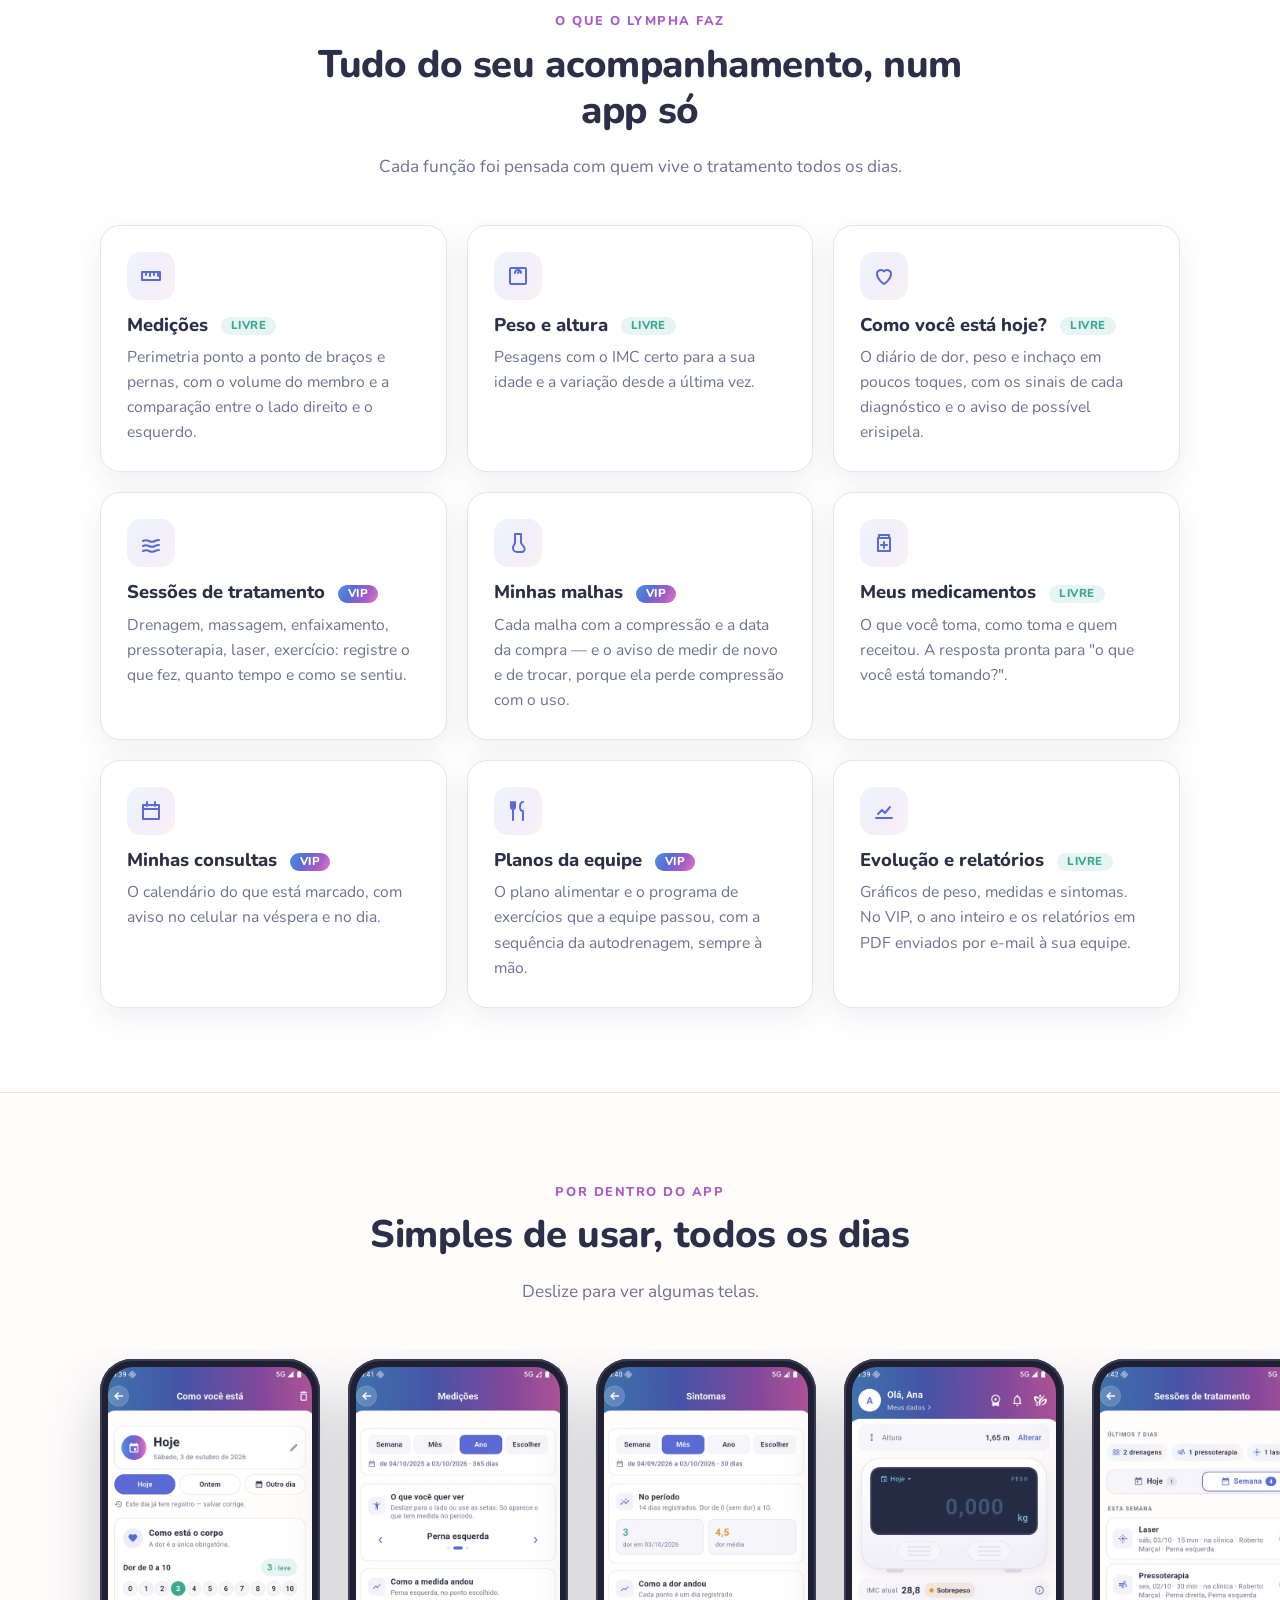
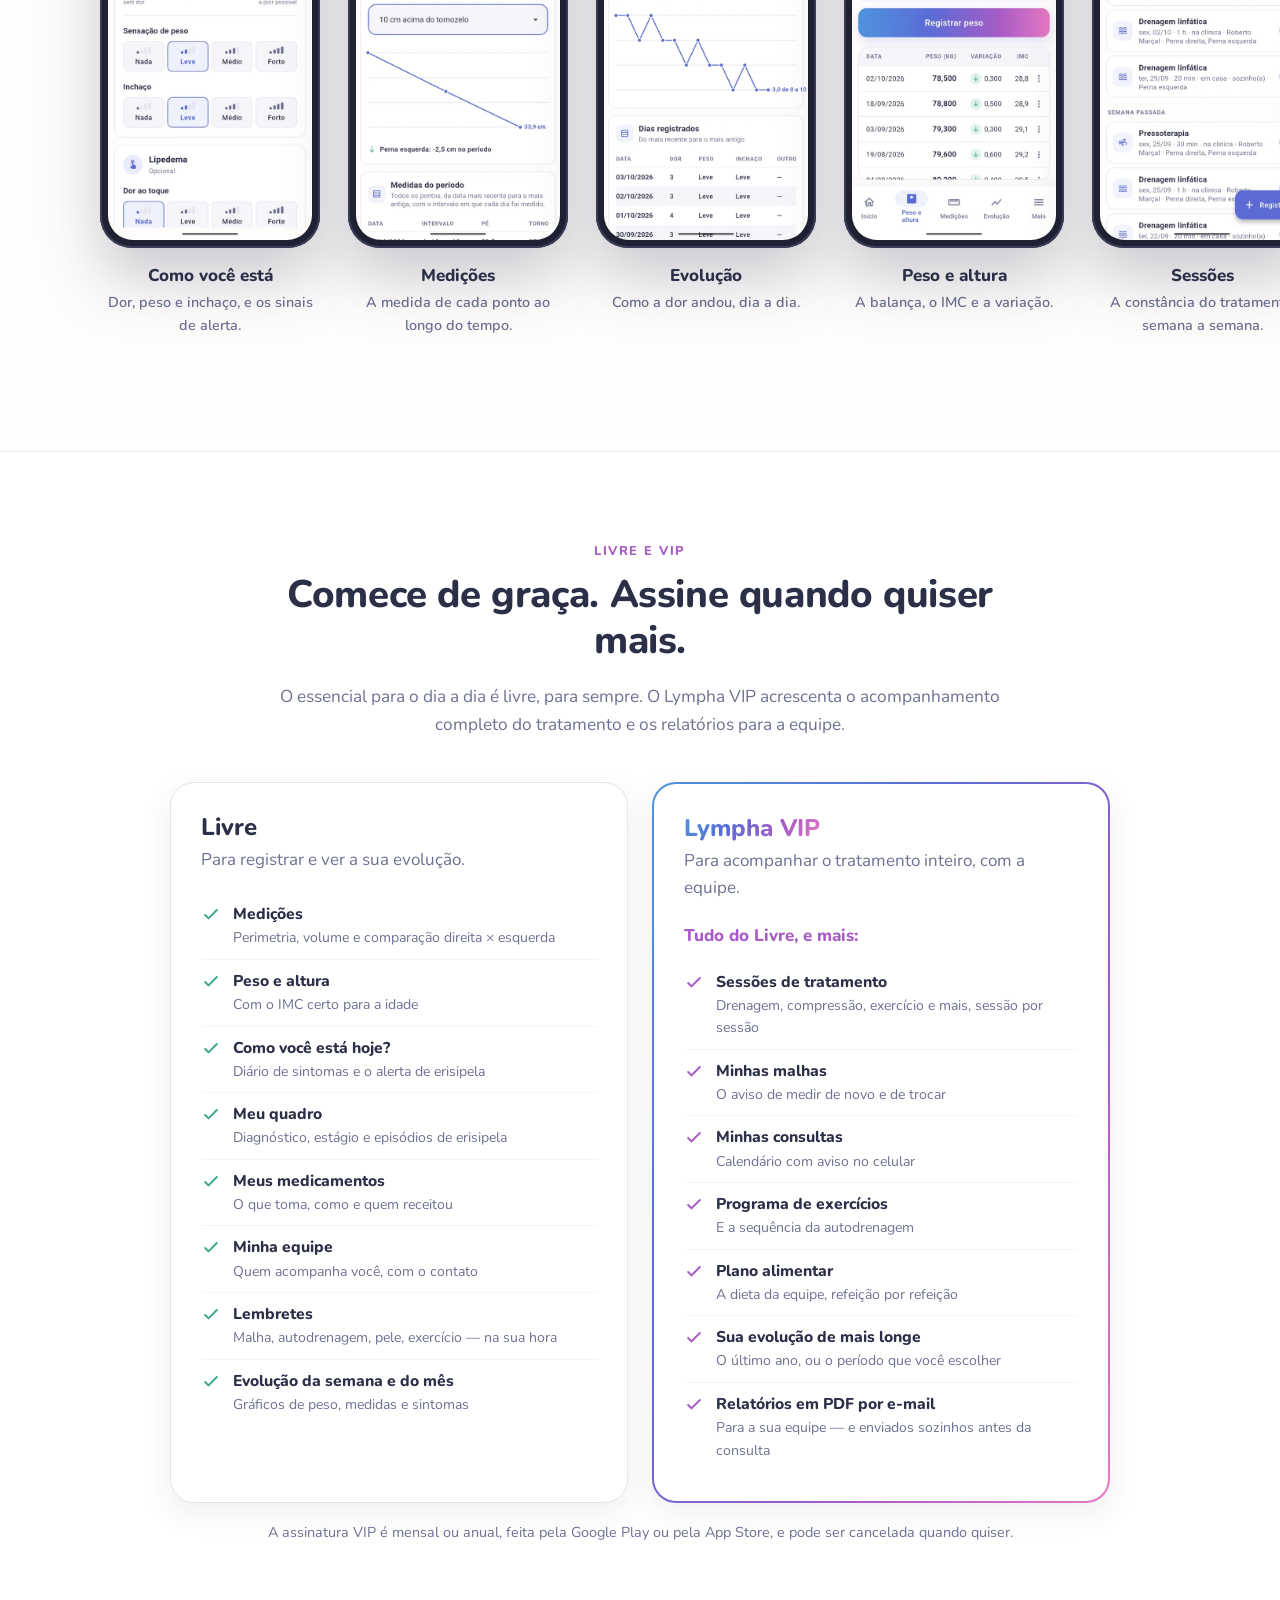
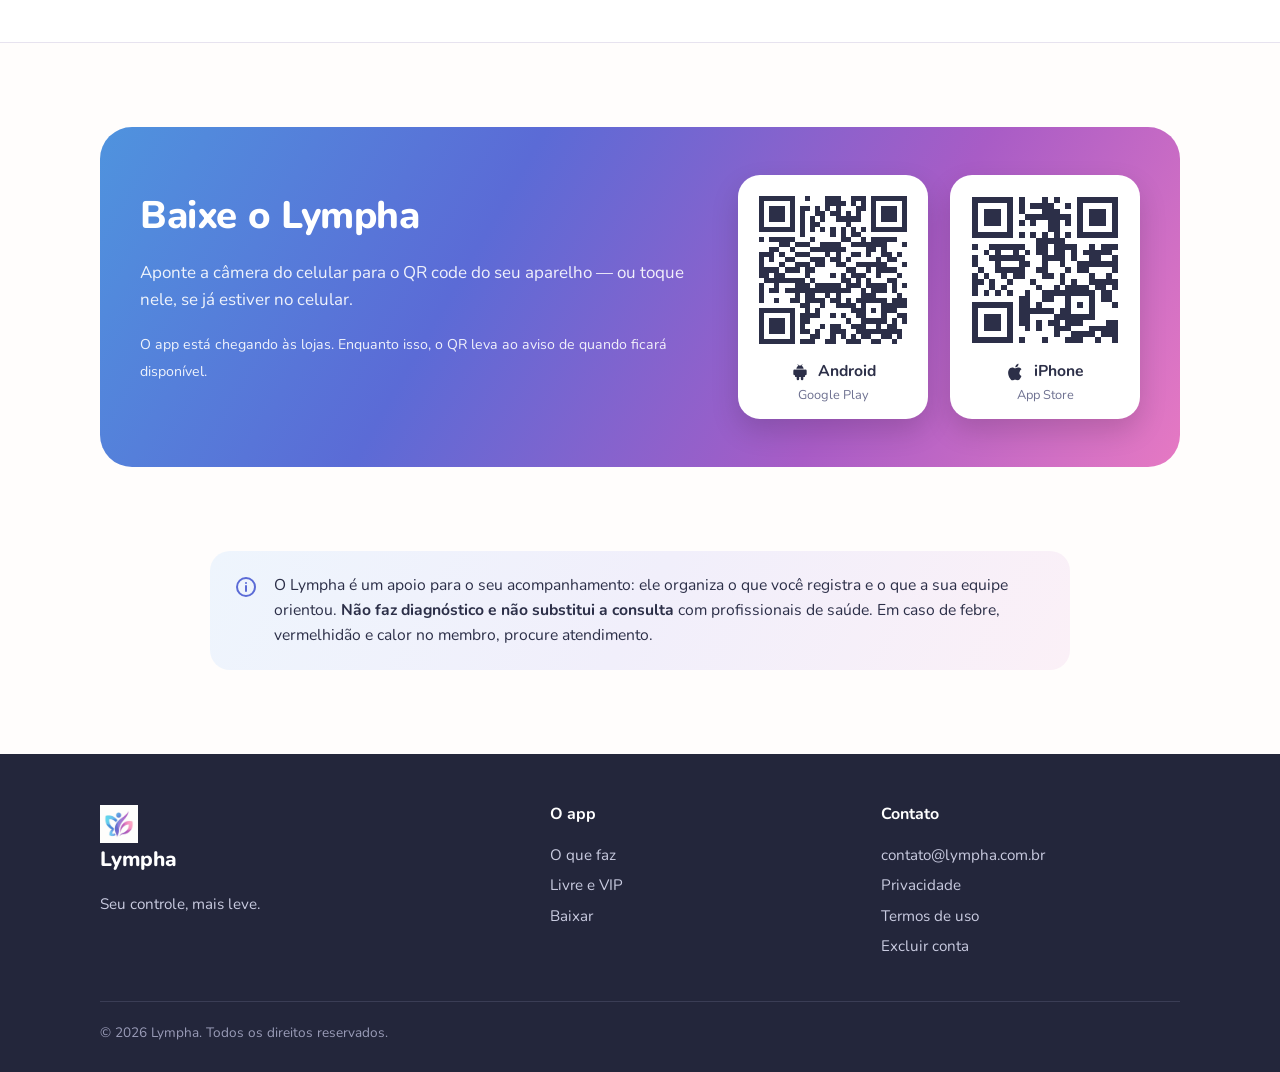
==== commit 6c6a371a: "Páginas de privacidade, termos e exclusão de conta Co-Authored-By: Claude Opus 5.5 <noreply@anthropi" ====
--- a/index.html
+++ b/index.html
@@ -312,6 +312,9 @@
       <div>
         <h4>Contato</h4>
         <a href="mailto:contato@lympha.com.br">contato@lympha.com.br</a>
+        <a href="privacidade/">Privacidade</a>
+        <a href="termos/">Termos de uso</a>
+        <a href="excluir-conta/">Excluir conta</a>
       </div>
       <div class="fim">© <span id="ano">2026</span> Lympha. Todos os direitos reservados.</div>
     </div>
--- a/assets/css/estilo.css
+++ b/assets/css/estilo.css
@@ -465,3 +465,16 @@
   html { scroll-behavior: auto; }
   .botao { transition: none; }
 }
+
+/* Páginas de texto: privacidade, termos, exclusão de conta. */
+.documento { max-width: 760px; margin: 0 auto; padding: 48px 20px 80px; }
+.documento .voltar { display: inline-flex; align-items: center; gap: 10px; font-weight: 700; color: var(--texto); text-decoration: none; margin-bottom: 32px; }
+.documento .voltar img { width: 34px; height: 34px; }
+.documento h1 { font-size: 2rem; margin-bottom: 6px; }
+.documento .atualizado { color: var(--texto-suave); margin-bottom: 32px; }
+.documento h2 { font-size: 1.25rem; margin: 36px 0 10px; }
+.documento p, .documento li { color: var(--texto); line-height: 1.7; }
+.documento ul, .documento ol { padding-left: 22px; margin: 8px 0 16px; }
+.documento li { margin-bottom: 6px; }
+.documento .destaque { background: var(--marca-suave); border: 1px solid var(--borda); border-radius: var(--raio); padding: 18px 22px; margin: 20px 0; }
+.documento a { color: var(--indigo); }
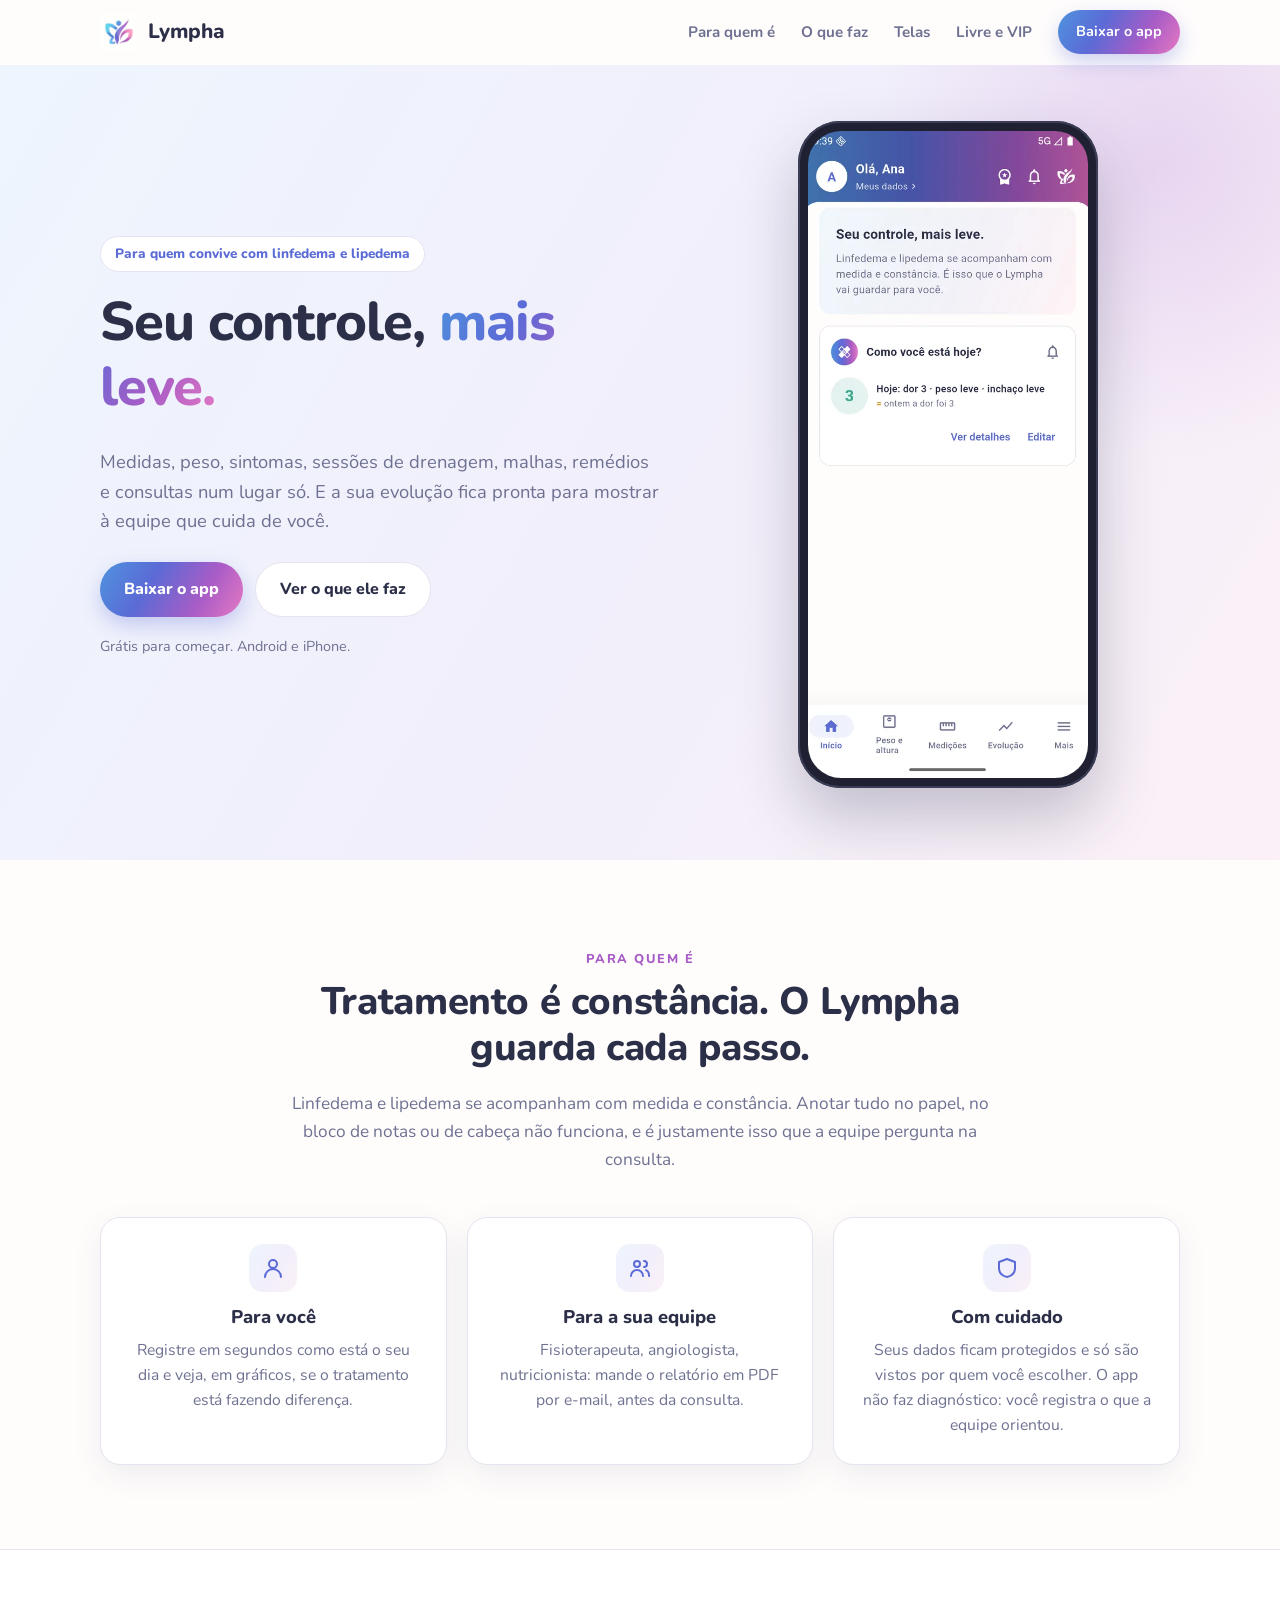
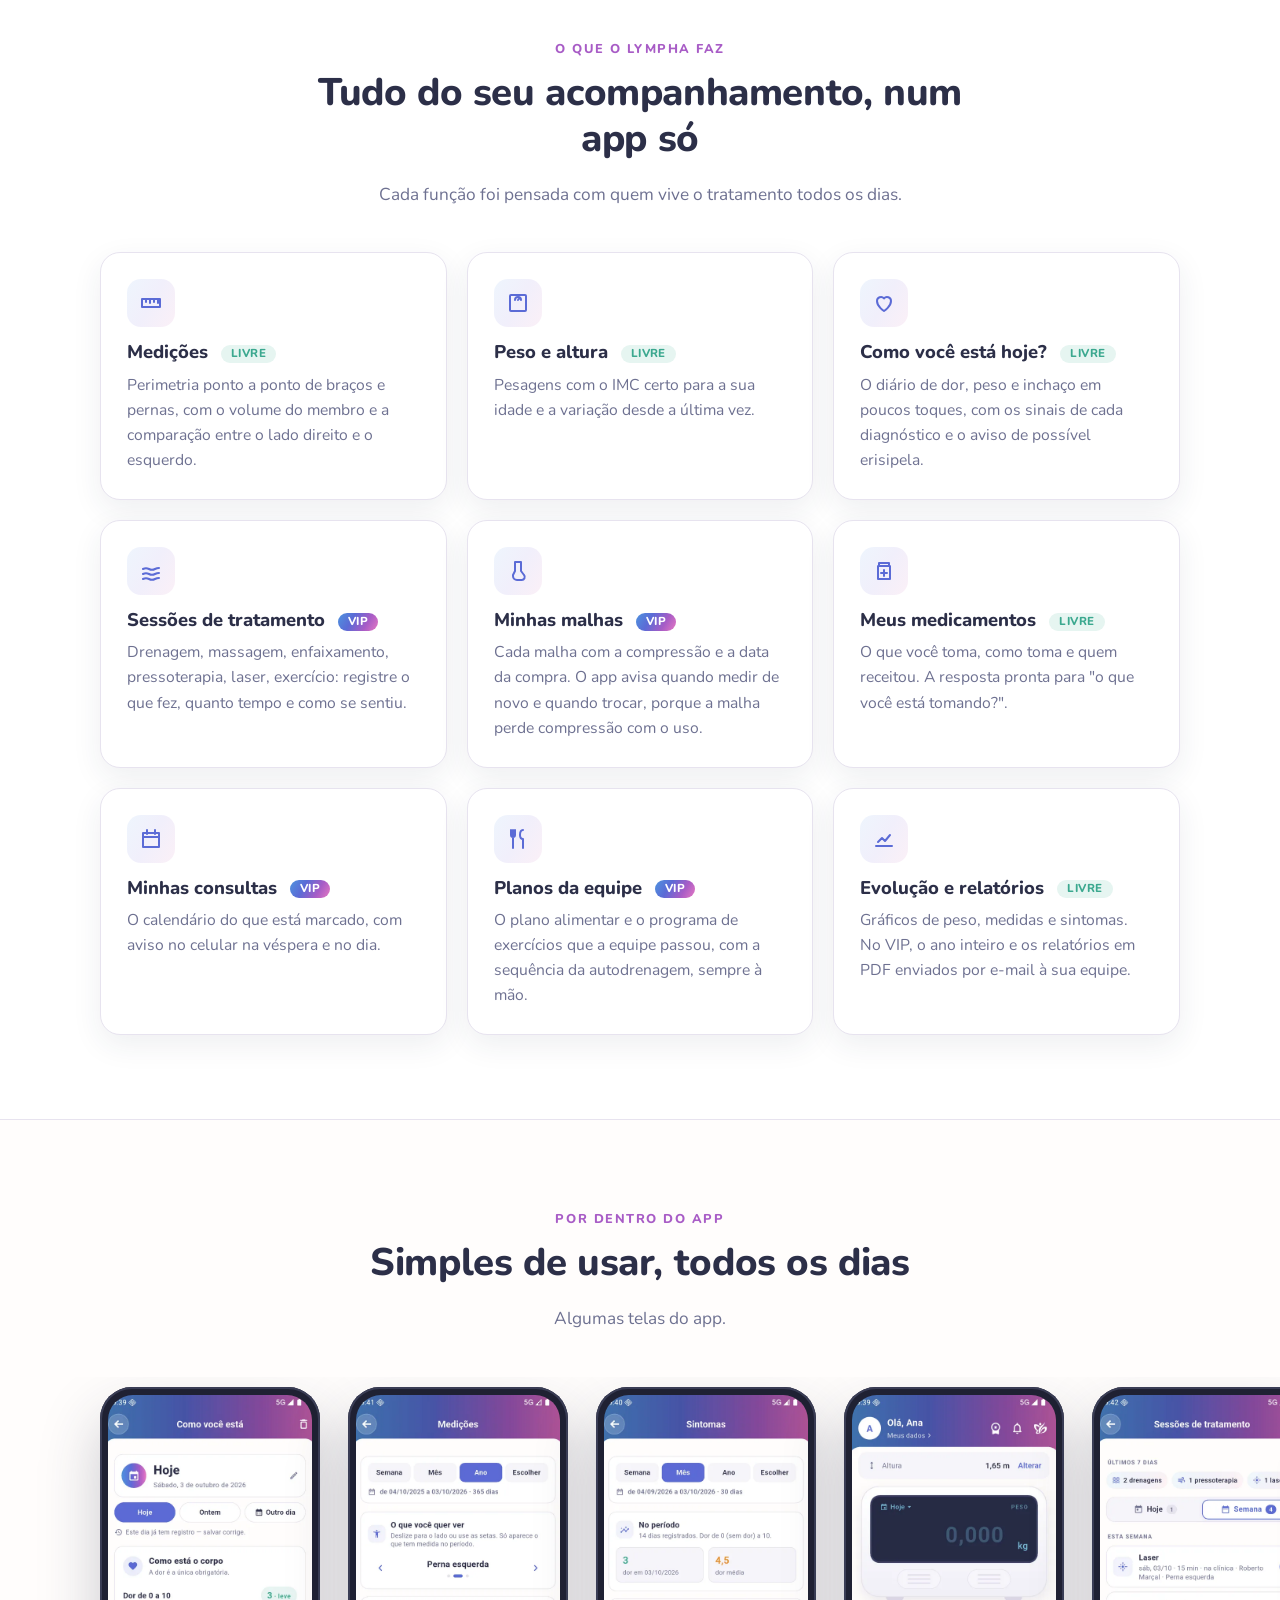
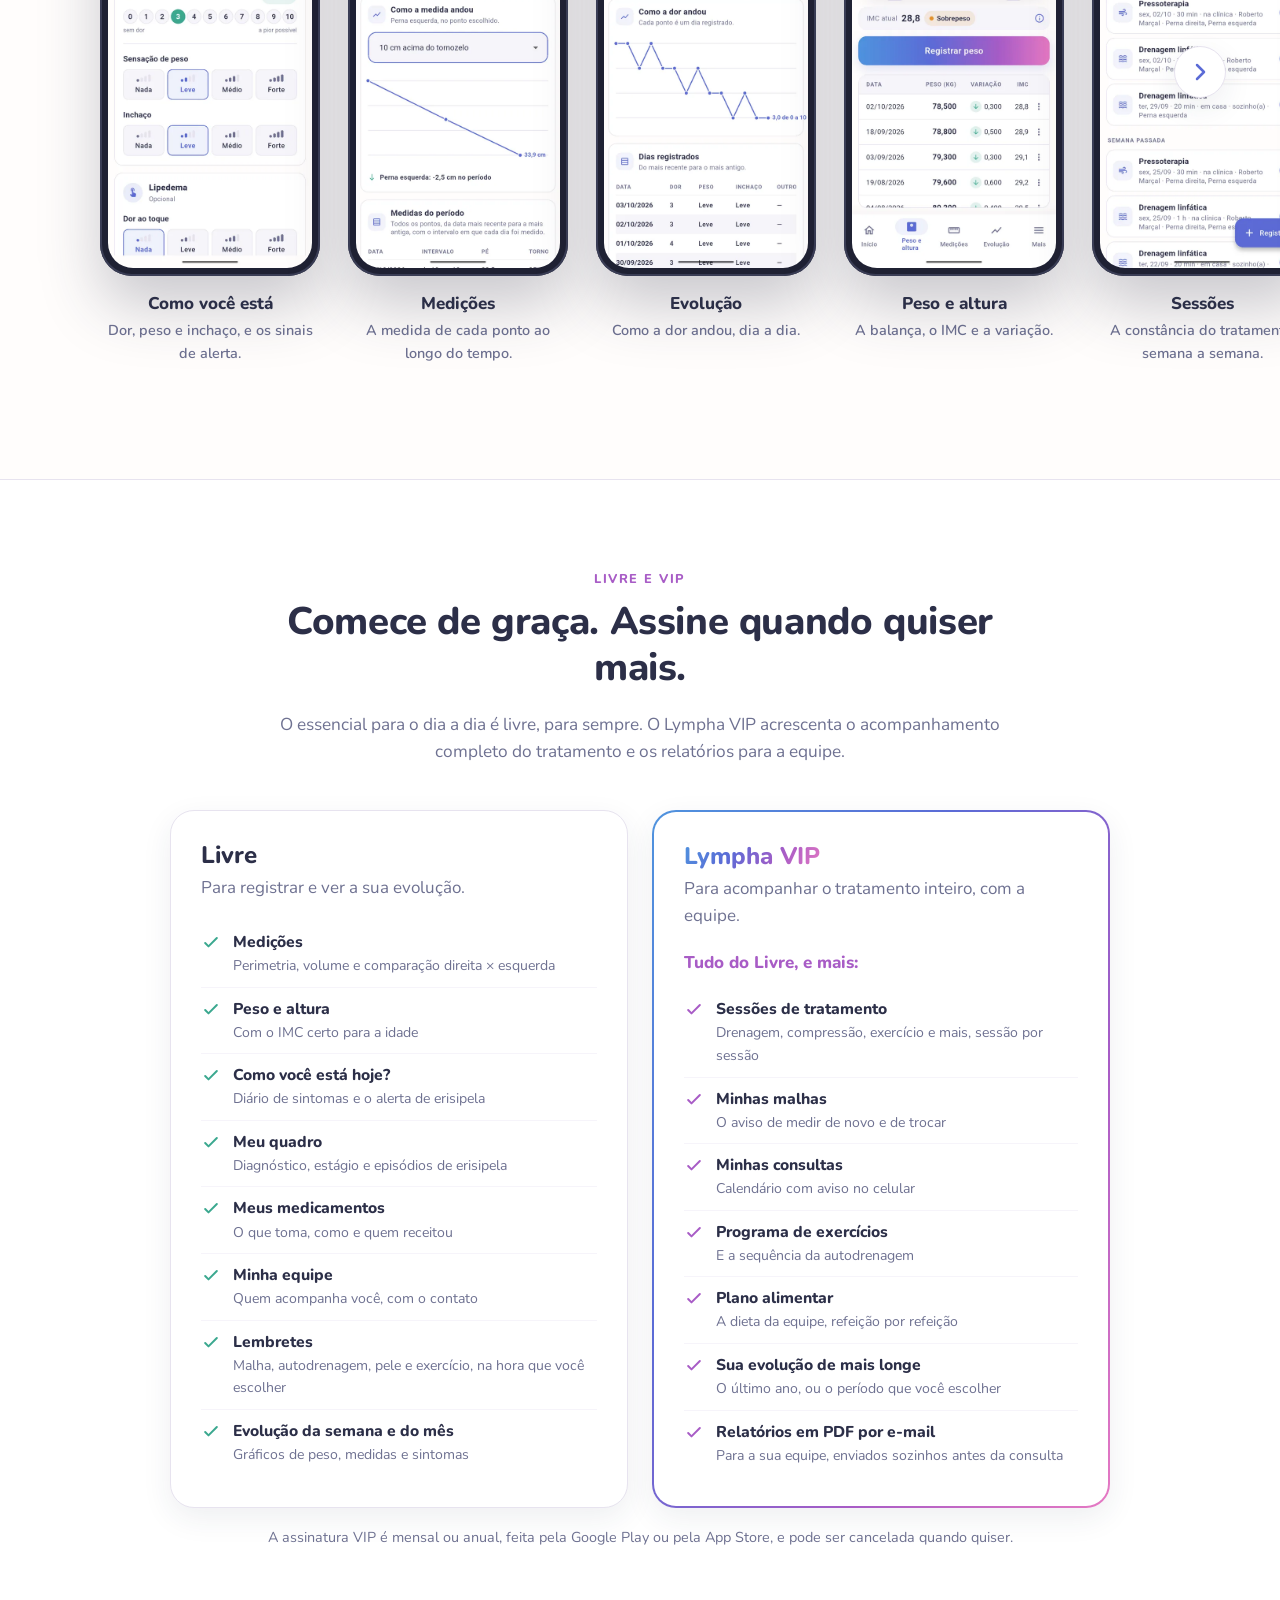
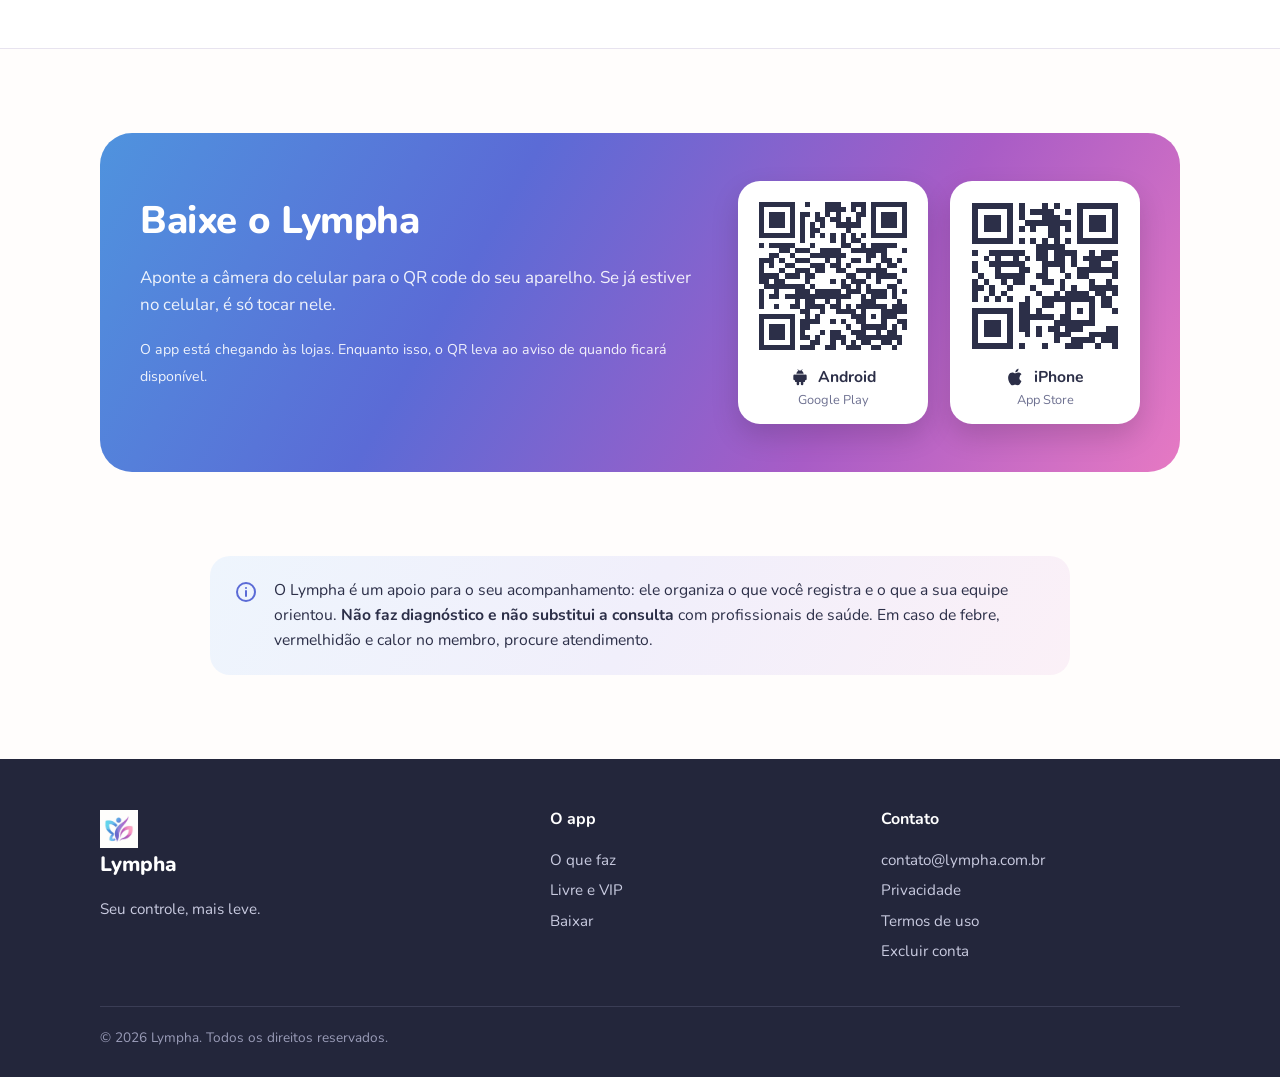
==== commit be10ab66: "Telas passam com setas no lugar da barra de rolagem, e textos sem travessões Co-Authored-By: Claude " ====
--- a/index.html
+++ b/index.html
@@ -3,12 +3,12 @@
 <head>
   <meta charset="utf-8">
   <meta name="viewport" content="width=device-width, initial-scale=1">
-  <title>Lympha — seu controle do linfedema e do lipedema, mais leve</title>
+  <title>Lympha: seu controle do linfedema e do lipedema, mais leve</title>
   <meta name="description" content="Lympha é o app para quem convive com linfedema ou lipedema: medidas, peso, sintomas, sessões, malhas, medicamentos e consultas num lugar só, com relatórios para a sua equipe.">
   <meta name="theme-color" content="#5b6bd6">
   <link rel="icon" type="image/png" sizes="32x32" href="assets/img/favicon-32.png">
   <link rel="apple-touch-icon" href="assets/img/apple-touch-icon.png">
-  <meta property="og:title" content="Lympha — seu controle, mais leve">
+  <meta property="og:title" content="Lympha: seu controle, mais leve">
   <meta property="og:description" content="O app para acompanhar o linfedema e o lipedema: medidas, sintomas, tratamento e relatórios para a sua equipe.">
   <meta property="og:image" content="https://lympha.com.br/assets/img/logo.png">
   <meta property="og:url" content="https://lympha.com.br/">
@@ -73,8 +73,8 @@
           <h1>Seu controle, <span class="destaque">mais leve.</span></h1>
           <p class="resumo">
             Medidas, peso, sintomas, sessões de drenagem, malhas, remédios e
-            consultas num lugar só — e a sua evolução pronta para mostrar à
-            equipe que cuida de você.
+            consultas num lugar só. E a sua evolução fica pronta para mostrar
+            à equipe que cuida de você.
           </p>
           <div class="acoes">
             <a class="botao botao-principal" href="#baixar">Baixar o app</a>
@@ -96,8 +96,8 @@
           <h2>Tratamento é constância. O Lympha guarda cada passo.</h2>
           <p>
             Linfedema e lipedema se acompanham com medida e constância. Anotar
-            tudo no papel, no bloco de notas e na memória não dá conta — e é
-            justo isso que a equipe pergunta na consulta.
+            tudo no papel, no bloco de notas ou de cabeça não funciona, e é
+            justamente isso que a equipe pergunta na consulta.
           </p>
         </div>
         <div class="publico">
@@ -152,7 +152,7 @@
           <div class="cartao">
             <span class="icone"><svg><use href="#i-meia"/></svg></span>
             <h3>Minhas malhas <span class="etiqueta vip">VIP</span></h3>
-            <p>Cada malha com a compressão e a data da compra — e o aviso de medir de novo e de trocar, porque ela perde compressão com o uso.</p>
+            <p>Cada malha com a compressão e a data da compra. O app avisa quando medir de novo e quando trocar, porque a malha perde compressão com o uso.</p>
           </div>
           <div class="cartao">
             <span class="icone"><svg><use href="#i-remedio"/></svg></span>
@@ -184,10 +184,14 @@
         <div class="cabeca">
           <span class="rotulo">Por dentro do app</span>
           <h2>Simples de usar, todos os dias</h2>
-          <p>Deslize para ver algumas telas.</p>
-        </div>
-      </div>
-      <div class="telas">
+          <p>Algumas telas do app.</p>
+        </div>
+      </div>
+      <div class="carrossel">
+        <button class="seta seta-anterior" type="button" aria-label="Telas anteriores" disabled>
+          <svg viewBox="0 0 24 24" aria-hidden="true"><path d="M15 5l-7 7 7 7"/></svg>
+        </button>
+        <div class="telas">
         <figure>
           <div class="celular pequeno"><img src="assets/img/prints/sintomas.webp" alt="Diário de sintomas" loading="lazy" width="1080" height="2400"></div>
           <figcaption>Como você está<span>Dor, peso e inchaço, e os sinais de alerta.</span></figcaption>
@@ -216,6 +220,10 @@
           <div class="celular pequeno"><img src="assets/img/prints/medicamentos.webp" alt="Meus medicamentos" loading="lazy" width="1080" height="2400"></div>
           <figcaption>Medicamentos<span>O que toma, como e quem receitou.</span></figcaption>
         </figure>
+        </div>
+        <button class="seta seta-proxima" type="button" aria-label="Próximas telas">
+          <svg viewBox="0 0 24 24" aria-hidden="true"><path d="M9 5l7 7-7 7"/></svg>
+        </button>
       </div>
     </section>
 
@@ -238,7 +246,7 @@
               <li><svg><use href="#i-visto"/></svg><div><b>Meu quadro</b><small>Diagnóstico, estágio e episódios de erisipela</small></div></li>
               <li><svg><use href="#i-visto"/></svg><div><b>Meus medicamentos</b><small>O que toma, como e quem receitou</small></div></li>
               <li><svg><use href="#i-visto"/></svg><div><b>Minha equipe</b><small>Quem acompanha você, com o contato</small></div></li>
-              <li><svg><use href="#i-visto"/></svg><div><b>Lembretes</b><small>Malha, autodrenagem, pele, exercício — na sua hora</small></div></li>
+              <li><svg><use href="#i-visto"/></svg><div><b>Lembretes</b><small>Malha, autodrenagem, pele e exercício, na hora que você escolher</small></div></li>
               <li><svg><use href="#i-visto"/></svg><div><b>Evolução da semana e do mês</b><small>Gráficos de peso, medidas e sintomas</small></div></li>
             </ul>
           </div>
@@ -253,7 +261,7 @@
               <li><svg><use href="#i-visto"/></svg><div><b>Programa de exercícios</b><small>E a sequência da autodrenagem</small></div></li>
               <li><svg><use href="#i-visto"/></svg><div><b>Plano alimentar</b><small>A dieta da equipe, refeição por refeição</small></div></li>
               <li><svg><use href="#i-visto"/></svg><div><b>Sua evolução de mais longe</b><small>O último ano, ou o período que você escolher</small></div></li>
-              <li><svg><use href="#i-visto"/></svg><div><b>Relatórios em PDF por e-mail</b><small>Para a sua equipe — e enviados sozinhos antes da consulta</small></div></li>
+              <li><svg><use href="#i-visto"/></svg><div><b>Relatórios em PDF por e-mail</b><small>Para a sua equipe, enviados sozinhos antes da consulta</small></div></li>
             </ul>
           </div>
         </div>
@@ -267,7 +275,7 @@
         <div class="baixar">
           <div>
             <h2>Baixe o Lympha</h2>
-            <p>Aponte a câmera do celular para o QR code do seu aparelho — ou toque nele, se já estiver no celular.</p>
+            <p>Aponte a câmera do celular para o QR code do seu aparelho. Se já estiver no celular, é só tocar nele.</p>
             <p><small>O app está chegando às lojas. Enquanto isso, o QR leva ao aviso de quando ficará disponível.</small></p>
           </div>
           <div class="qrs">
--- a/assets/css/estilo.css
+++ b/assets/css/estilo.css
@@ -313,7 +313,34 @@
   padding: 10px max(20px, calc((100vw - var(--largura)) / 2 + 20px)) 30px;
   scroll-snap-type: x mandatory;
   -webkit-overflow-scrolling: touch;
-}
+  /* Sem a barra de rolagem: no computador quem passa as telas são as setas,
+     e no celular, o dedo. */
+  scrollbar-width: none;
+}
+.telas::-webkit-scrollbar { display: none; }
+.carrossel { position: relative; }
+.seta {
+  position: absolute;
+  top: calc(50% - 40px);
+  z-index: 2;
+  display: grid;
+  place-items: center;
+  width: 52px;
+  height: 52px;
+  border-radius: 50%;
+  border: 1px solid var(--borda);
+  background: var(--superficie);
+  color: var(--indigo);
+  box-shadow: var(--sombra);
+  cursor: pointer;
+  transition: opacity .2s, transform .15s;
+}
+.seta:hover { transform: scale(1.06); }
+.seta:disabled { opacity: 0; pointer-events: none; }
+.seta svg { width: 24px; height: 24px; fill: none; stroke: currentColor; stroke-width: 2.5; stroke-linecap: round; stroke-linejoin: round; }
+.seta-anterior { left: max(12px, calc((100vw - var(--largura)) / 2 - 26px)); }
+.seta-proxima { right: max(12px, calc((100vw - var(--largura)) / 2 - 26px)); }
+@media (max-width: 600px) { .seta { width: 42px; height: 42px; } }
 .telas figure { margin: 0; flex: 0 0 auto; scroll-snap-align: center; text-align: center; }
 .telas figcaption { margin-top: 14px; font-weight: 800; }
 .telas figcaption span { display: block; font-weight: 600; color: var(--texto-suave); font-size: .9rem; max-width: 220px; margin: 2px auto 0; }
